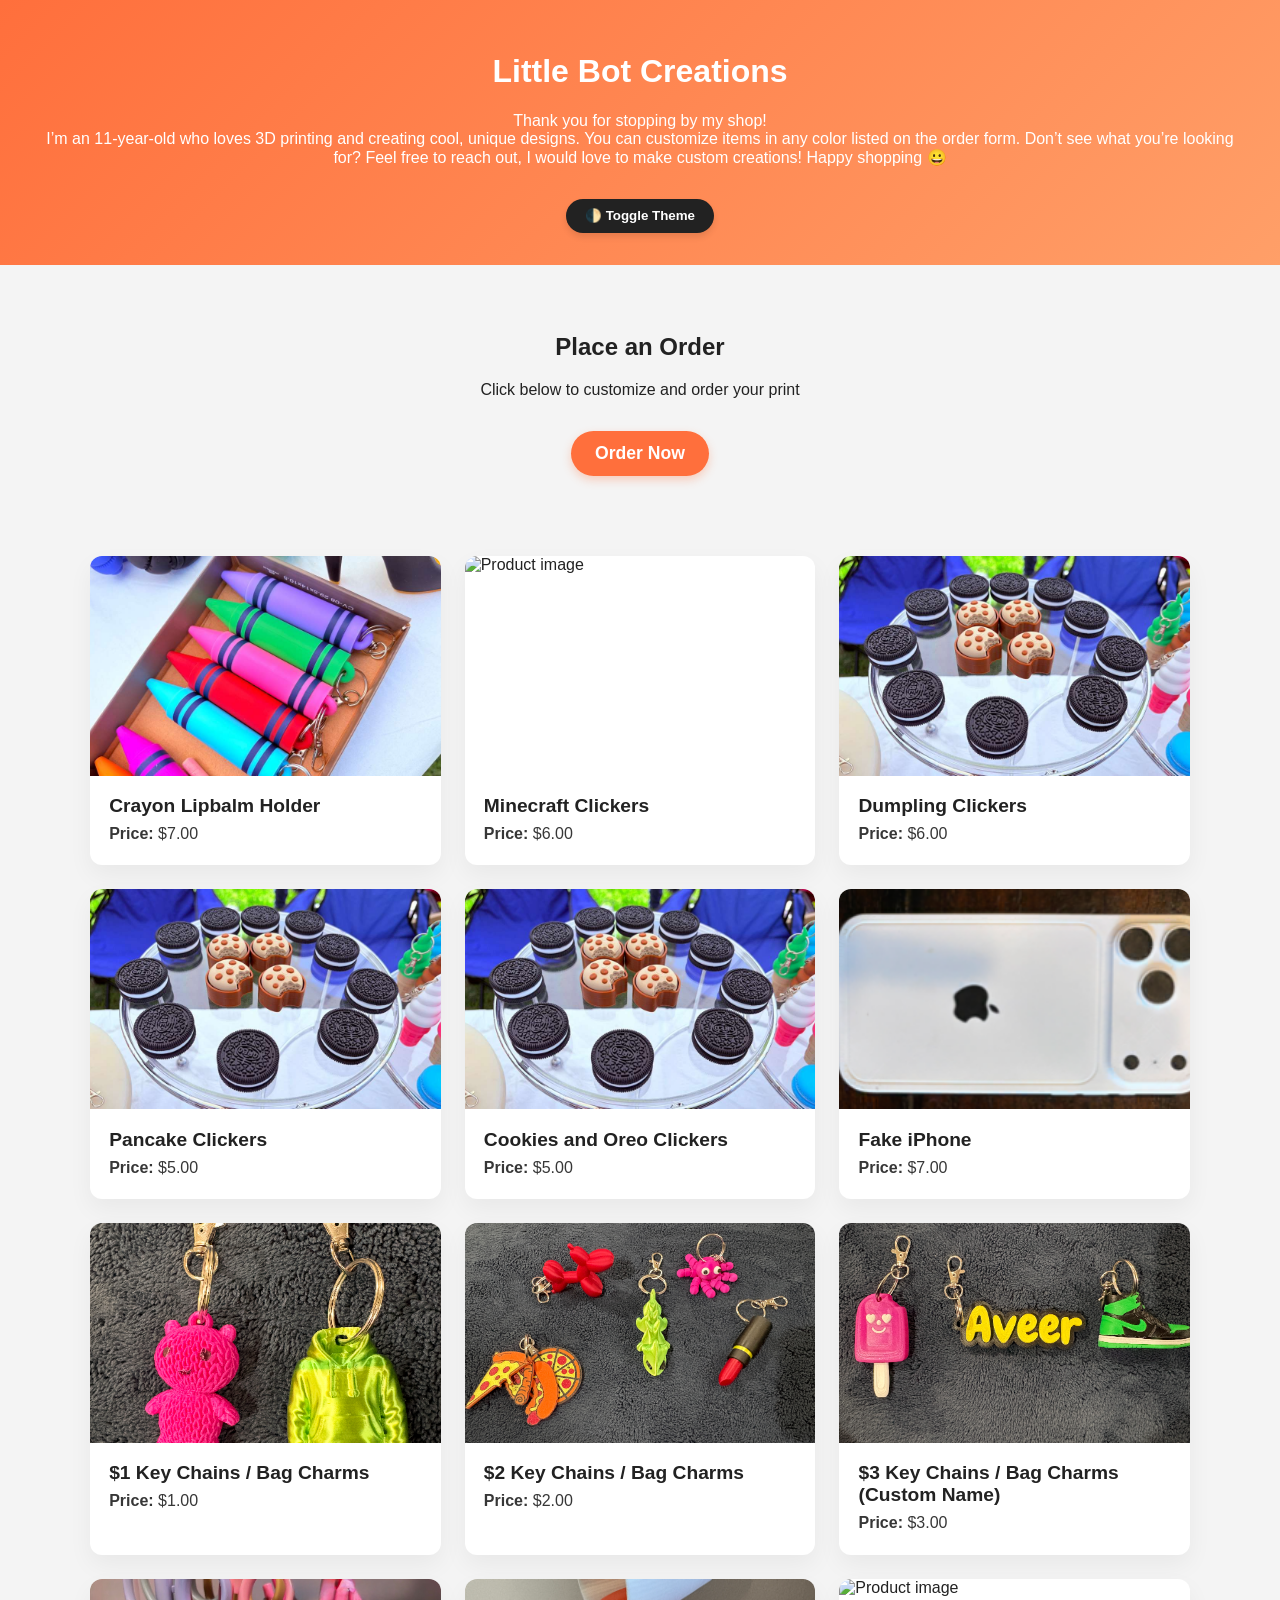
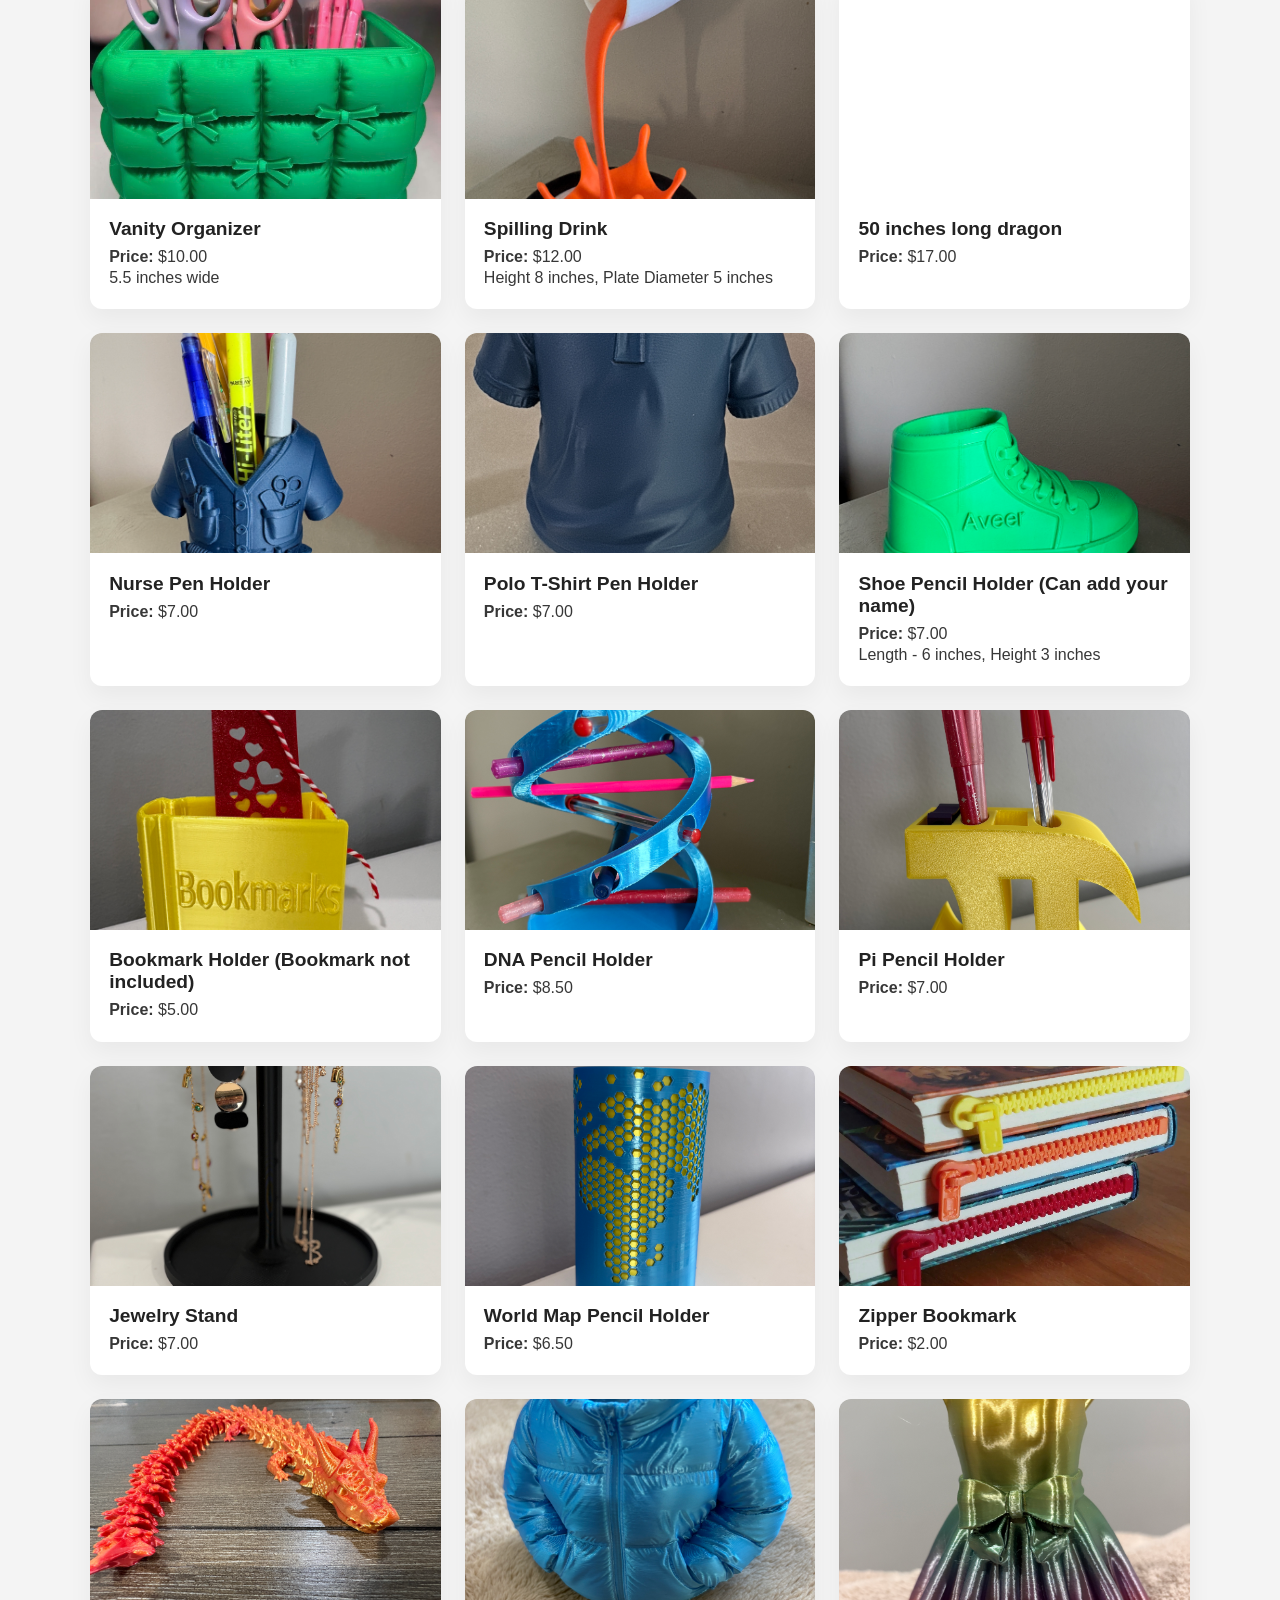
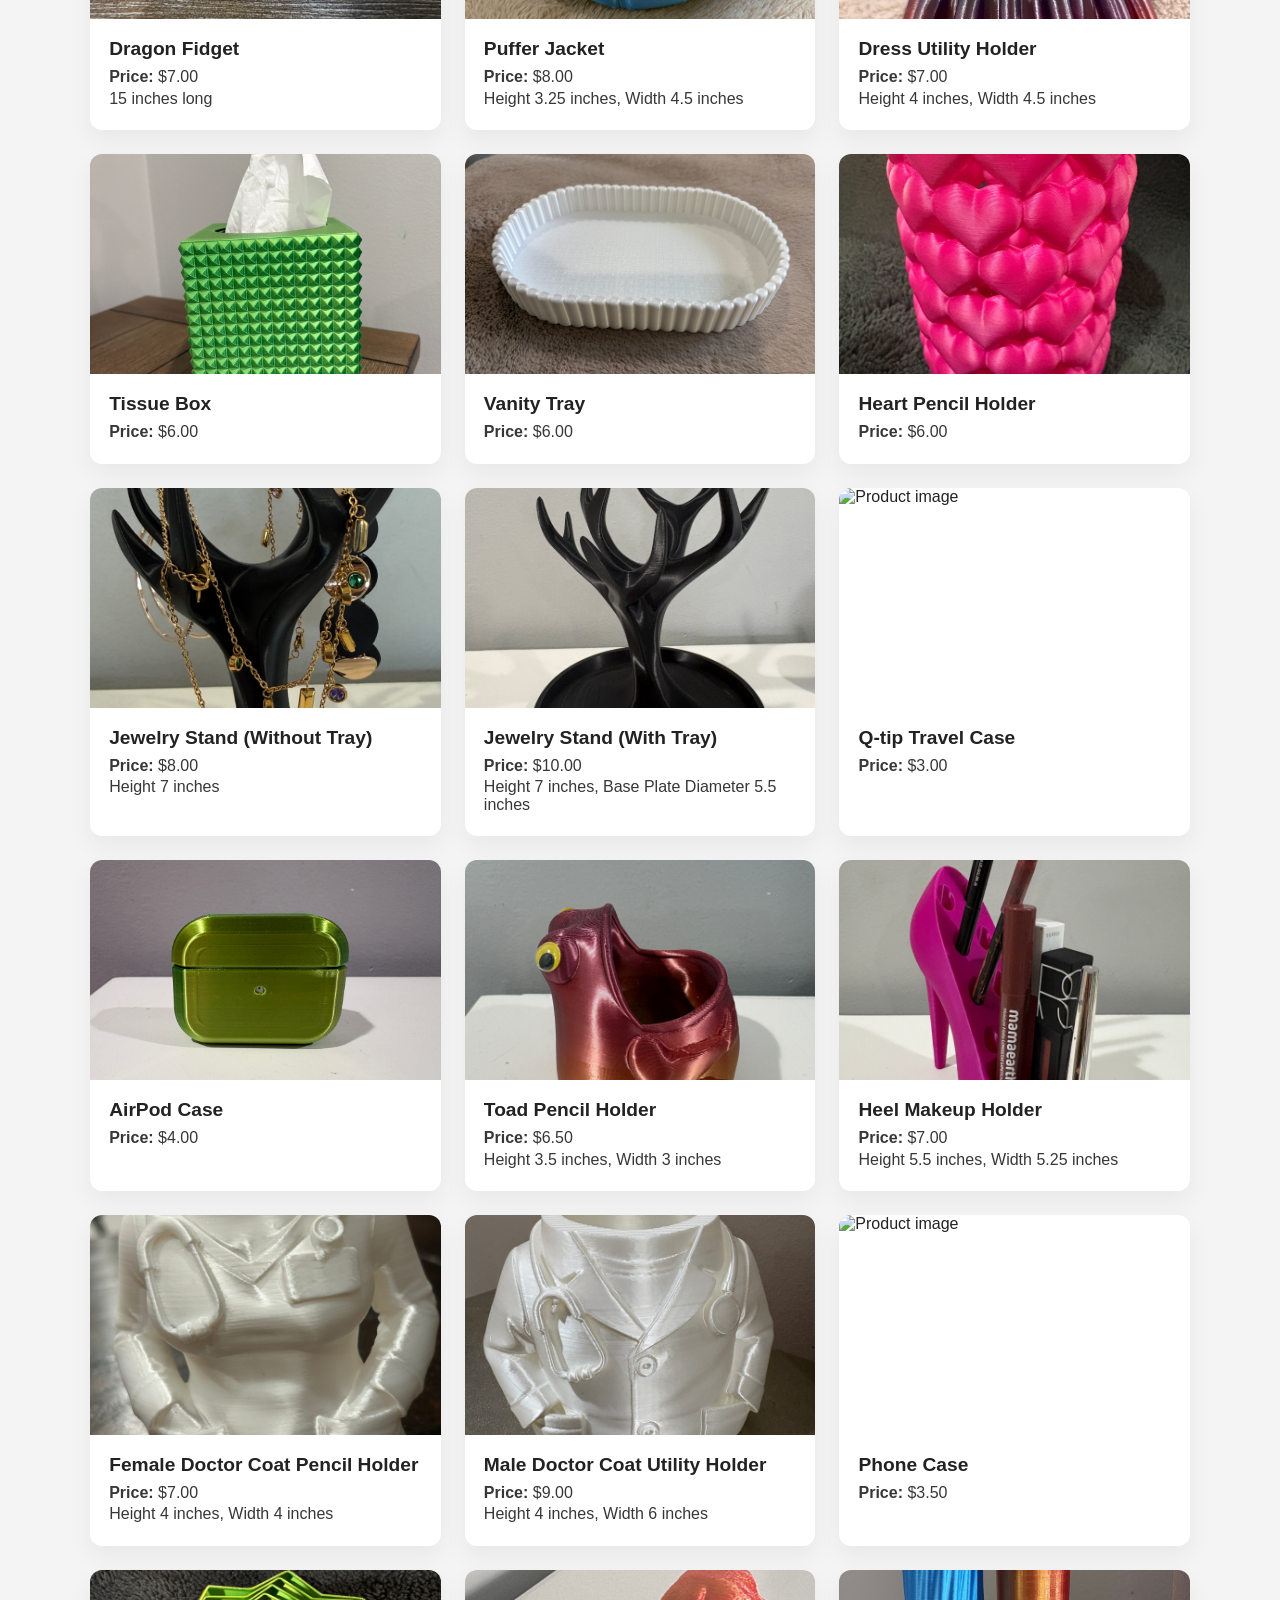
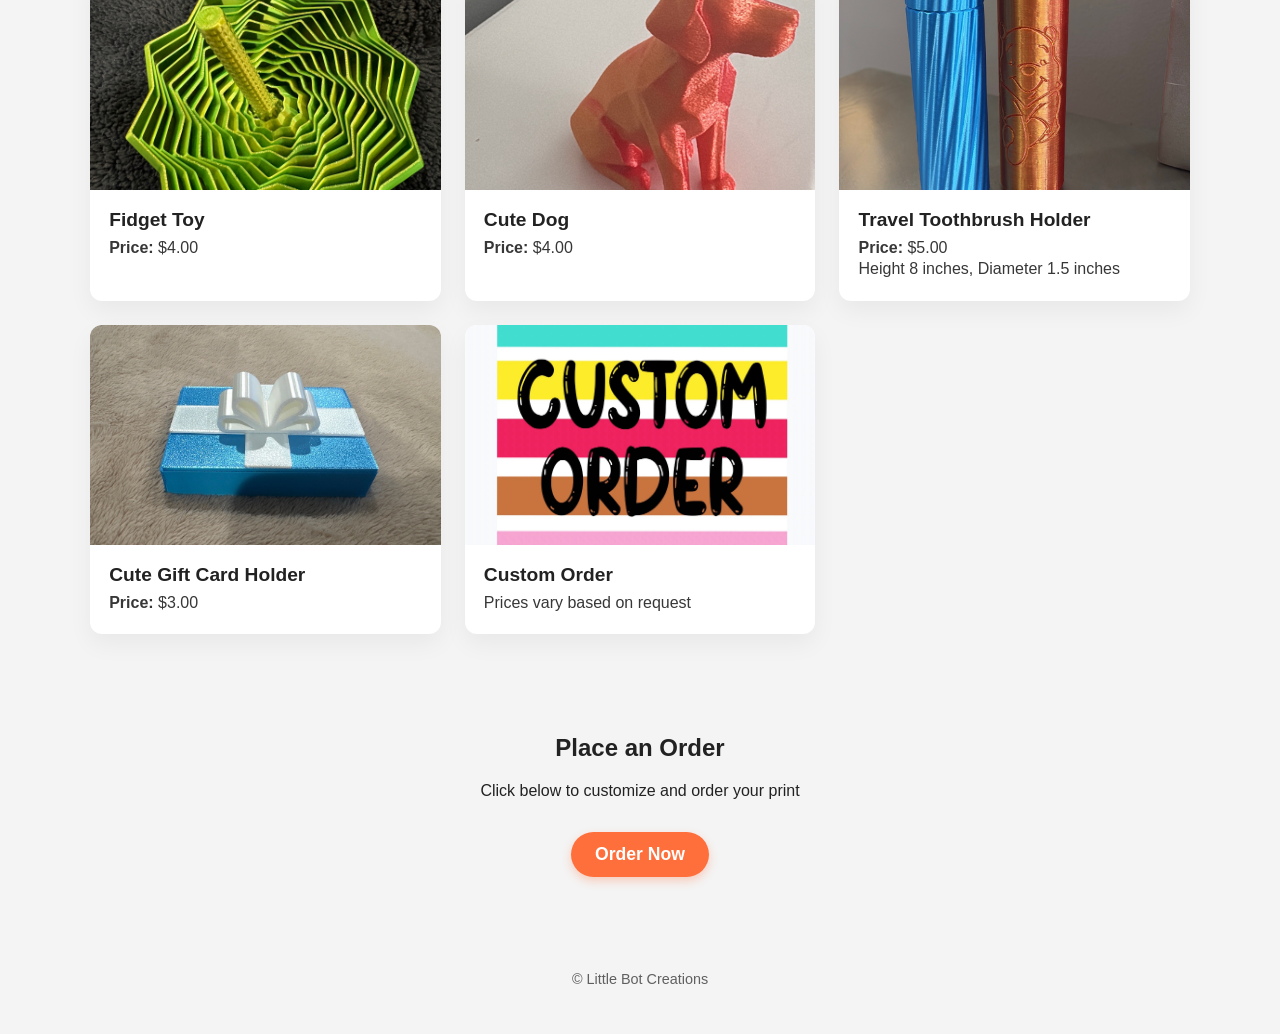
==== index.html @ 20b4769c "Update index.html" ====
<!DOCTYPE html>
<html lang="en">
<head>
  <meta charset="UTF-8" />
  <meta name="viewport" content="width=device-width, initial-scale=1.0"/>
  <title>My 3D Prints</title>
  <link rel="stylesheet" href="styles.css">
</head>
<body>

  <header>
    <h1>Little Bot Creations</h1>
    <p>Thank you for stopping by my shop! <br/>
    I’m an 11-year-old who loves 3D printing and creating cool, unique designs. You can customize items in any color listed on the order form.
    Don’t see what you’re looking for? Feel free to reach out, I would love to make custom creations! Happy shopping 😀 </p>
    
    <button id="themeToggle">🌓 Toggle Theme</button>
  </header>

  <section class="order">
    <h2>Place an Order</h2>
    <p>Click below to customize and order your print</p>
    <a class="order-btn" href="https://forms.gle/sfZcHqLcecstn6UR6" target="_blank">
      Order Now
    </a>
  </section>

  <section class="gallery">
     <div class="card">
      <img src="./images/02dd53f5-76bd-4a1d-82bc-26e3c6dc790e.JPG" alt="Product image">
      <div class="card-content">
        <h3>Crayon Lipbalm Holder</h3>
        <p><strong>Price:</strong> $7.00</p>
      </div>
    </div>

     <div class="card">
      <img src="./images/images/1629894a-6a3f-4a4f-8609-26e7d115ca1b.JPG" alt="Product image">
      <div class="card-content">
        <h3>Minecraft Clickers</h3>
        <p><strong>Price:</strong> $6.00</p>
      </div>
    </div>
    
     <div class="card">
      <img src="./images/051bfb81-ea6b-4c7f-a8e5-2b9d0bf1d23f.JPG" alt="Product image">
      <div class="card-content">
        <h3>Dumpling Clickers</h3>
        <p><strong>Price:</strong> $6.00</p>
      </div>
    </div>
       
    
    <div class="card">
      <img src="./images/051bfb81-ea6b-4c7f-a8e5-2b9d0bf1d23f.JPG" alt="Product image">
      <div class="card-content">
        <h3>Pancake Clickers</h3>
        <p><strong>Price:</strong> $5.00</p>
      </div>
    </div>
       

    <div class="card">
      <img src="./images/051bfb81-ea6b-4c7f-a8e5-2b9d0bf1d23f.JPG" alt="Product image">
      <div class="card-content">
        <h3>Cookies and Oreo Clickers</h3>
        <p><strong>Price:</strong> $5.00</p>
      </div>
    </div>
       
    <div class="card">
      <img src="./images/Iphone.jpeg" alt="Product image">
      <div class="card-content">
        <h3>Fake iPhone</h3>
        <p><strong>Price:</strong> $7.00</p>
      </div>
    </div>
          
    <div class="card">
      <img src="./images/1dollar.jpeg" alt="Product image">
      <div class="card-content">
        <h3>$1 Key Chains / Bag Charms</h3>
        <p><strong>Price:</strong> $1.00</p>
      </div>
    </div>

    <div class="card">
      <img src="./images/Keychains2.jpeg" alt="Product image">
      <div class="card-content">
        <h3>$2 Key Chains / Bag Charms</h3>
        <p><strong>Price:</strong> $2.00</p>
      </div>
    </div>
          
    <div class="card">
      <img src="./images/3doller.jpeg" alt="Product image">
      <div class="card-content">
        <h3>$3 Key Chains / Bag Charms (Custom Name)</h3>
        <p><strong>Price:</strong> $3.00</p>
      </div>
    </div>
          
    <div class="card">
      <img src="./images/IMG_5659.jpeg" alt="Product image">
      <div class="card-content">
        <h3>Vanity Organizer</h3>
        <p><strong>Price:</strong> $10.00</p>
        <p>5.5 inches wide</p>
      </div>
    </div>

    <div class="card">
      <img src="./images/Spilling.jpeg" alt="Product image">
      <div class="card-content">
        <h3>Spilling Drink</h3>
        <p><strong>Price:</strong> $12.00</p>
        <p>Height 8 inches, Plate Diameter 5 inches</p>
      </div>
    </div>

    <div class="card">
      <img src="./images/dragon.jpeg" alt="Product image">
      <div class="card-content">
        <h3>50 inches long dragon</h3>
        <p><strong>Price:</strong> $17.00</p>
      </div>
    </div>
    
    <div class="card">
      <img src="./images/nurse1.jpeg" alt="Product image">
      <div class="card-content">
        <h3>Nurse Pen Holder</h3>
        <p><strong>Price:</strong> $7.00</p>
      </div>
    </div>

    <div class="card">
      <img src="./images/Coller.jpeg" alt="Product image">
      <div class="card-content">
        <h3>Polo T-Shirt Pen Holder</h3>
        <p><strong>Price:</strong> $7.00</p>
      </div>
    </div>
       
    <div class="card">
      <img src="./images/IMG_5604.jpeg" alt="Product image">
      <div class="card-content">
        <h3>Shoe Pencil Holder (Can add your name)</h3>
        <p><strong>Price:</strong> $7.00</p>
        <p>Length - 6 inches, Height 3 inches</p>
      </div>
    </div>
      
    <div class="card">
      <img src="./images/BookmarkHolder.jpeg" alt="Product image">
      <div class="card-content">
        <h3>Bookmark Holder (Bookmark not included)</h3>
        <p><strong>Price:</strong> $5.00</p>
      </div>
    </div>
      
    <div class="card">
      <img src="./images/DNA.jpeg" alt="Product image">
      <div class="card-content">
        <h3>DNA Pencil Holder</h3>
        <p><strong>Price:</strong> $8.50</p>
      </div>
    </div>

    <div class="card">
      <img src="./images/Pi.jpeg" alt="Product image">
      <div class="card-content">
        <h3>Pi Pencil Holder</h3>
        <p><strong>Price:</strong> $7.00</p>
      </div>
    </div>

    <div class="card">
      <img src="./images/Jelewry holdger.jpeg" alt="Product image">
      <div class="card-content">
        <h3>Jewelry Stand</h3>
        <p><strong>Price:</strong> $7.00</p>
      </div>
    </div>
    
    <div class="card">
      <img src="./images/World map.jpeg" alt="Product image">
      <div class="card-content">
        <h3>World Map Pencil Holder</h3>
        <p><strong>Price:</strong> $6.50</p>
      </div>
    </div>
    
    <div class="card">
      <img src="./images/Bookmark.jpeg" alt="Product image">
      <div class="card-content">
        <h3>Zipper Bookmark</h3>
        <p><strong>Price:</strong> $2.00</p>
      </div>
    </div>
 
    <div class="card">
      <img src="./images/Dragon fidget toy.jpeg" alt="Product image">
      <div class="card-content">
        <h3>Dragon Fidget</h3>
        <p><strong>Price:</strong> $7.00</p>
        <p>15 inches long</p>
      </div>
    </div>
    
    <div class="card">
      <img src="./images/IMG_5344 2.JPG" alt="Product image">
      <div class="card-content">
        <h3>Puffer Jacket</h3>
        <p><strong>Price:</strong> $8.00</p>
        <p>Height 3.25 inches, Width 4.5 inches</p>
      </div>
    </div>

    <div class="card">
      <img src="./images/IMG_5364.jpeg" alt="Product image">
      <div class="card-content">
        <h3>Dress Utility Holder</h3>
        <p><strong>Price:</strong> $7.00</p>
        <p>Height 4 inches, Width 4.5 inches</p>
      </div>
    </div>
    
    <div class="card">
      <img src="./images/IMG_5347.jpg" alt="Product image">
      <div class="card-content">
        <h3>Tissue Box</h3>
        <p><strong>Price:</strong> $6.00</p>
      </div>
    </div>

    <div class="card">
      <img src="./images/IMG_5343 2.JPG" alt="Product image">
      <div class="card-content">
        <h3>Vanity Tray</h3>
        <p><strong>Price:</strong> $6.00</p>
      </div>
    </div>

    <div class="card">
      <img src="./images/IMG_5144.JPG" alt="Product image">
      <div class="card-content">
        <h3>Heart Pencil Holder</h3>
        <p><strong>Price:</strong> $6.00</p>
      </div>
    </div>
 
    <div class="card">
      <img src="./images/jewellery-stand.jpeg" alt="Product image">
      <div class="card-content">
        <h3>Jewelry Stand (Without Tray)</h3>
        <p><strong>Price:</strong> $8.00</p>
        <p>Height 7 inches</p>
      </div>
    </div>

    <div class="card">
      <img src="./images/IMG_5136.JPG" alt="Product image">
      <div class="card-content">
        <h3>Jewelry Stand (With Tray)</h3>
        <p><strong>Price:</strong> $10.00</p>
        <p>Height 7 inches, Base Plate Diameter 5.5 inches</p>
      </div>
    </div>

    <div class="card">
      <img src="./images/IMG_5345.JPG" alt="Product image">
      <div class="card-content">
        <h3>Q-tip Travel Case</h3>
        <p><strong>Price:</strong> $3.00</p>
      </div>
    </div>

    <div class="card">
      <img src="./images/IMG_5150 2.JPG" alt="Product image">
      <div class="card-content">
        <h3>AirPod Case</h3>
        <p><strong>Price:</strong> $4.00</p>
      </div>
    </div>

    <div class="card">
      <img src="./images/toad-pencil-holder.jpeg" alt="Product image">
      <div class="card-content">
        <h3>Toad Pencil Holder</h3>
        <p><strong>Price:</strong> $6.50</p>
        <p>Height 3.5 inches, Width 3 inches</p>
      </div>
    </div>

    <div class="card">
      <img src="./images/shoe-makeup-holder.jpeg" alt="Product image">
      <div class="card-content">
        <h3>Heel Makeup Holder</h3>
        <p><strong>Price:</strong> $7.00</p>
        <p>Height 5.5 inches, Width 5.25 inches</p>
      </div>
    </div>

    <div class="card">
      <img src="./images/doctor-coat-pencil-holder.jpeg" alt="Product image">
      <div class="card-content">
        <h3>Female Doctor Coat Pencil Holder</h3>
        <p><strong>Price:</strong> $7.00</p>
        <p>Height 4 inches, Width 4 inches</p>
      </div>
    </div>
      
    <div class="card">
      <img src="./images/Malecoat.jpeg" alt="Product image">
      <div class="card-content">
        <h3>Male Doctor Coat Utility Holder</h3>
        <p><strong>Price:</strong> $9.00</p>
        <p>Height 4 inches, Width 6 inches</p>
      </div>
    </div>

    <div class="card">
      <img src="./images/IMG_5341 2.JPG" alt="Product image">
      <div class="card-content">
        <h3>Phone Case</h3>
        <p><strong>Price:</strong> $3.50</p>
      </div>
    </div>

    <div class="card">
      <img src="./images/IMG_5146.JPG" alt="Product image">
      <div class="card-content">
        <h3>Fidget Toy</h3>
        <p><strong>Price:</strong> $4.00</p>
      </div>
    </div>
  
    <div class="card">
      <img src="./images/CFDBDA3A-682A-4A75-915D-78069C838251.jpg" alt="Product image">
      <div class="card-content">
        <h3>Cute Dog</h3>
        <p><strong>Price:</strong> $4.00</p>
      </div>
      
    </div>

    <div class="card">
      <img src="./images/Toothbrush holder.jpeg" alt="Product image">
      <div class="card-content">
        <h3>Travel Toothbrush Holder</h3>
        <p><strong>Price:</strong> $5.00</p>
        <p>Height 8 inches, Diameter 1.5 inches</p>
      </div>
    </div>
    
    <div class="card">
      <img src="./images/IMG_5361.jpeg" alt="Product image">
      <div class="card-content">
        <h3>Cute Gift Card Holder</h3>
        <p><strong>Price:</strong> $3.00</p>
      </div>
    </div>
    
    <div class="card">
      <img src="./images/Customorder.jpeg" alt="Product image">
      <div class="card-content">
        <h3>Custom Order</h3>
        <p>Prices vary based on request</p>
      </div>
    </div>

  </section>
 
  <section class="order">
    <h2>Place an Order</h2>
    <p>Click below to customize and order your print</p>
    <a class="order-btn" href="https://forms.gle/sfZcHqLcecstn6UR6" target="_blank">
      Order Now
    </a>
  </section>

  <footer>
    <p>© Little Bot Creations</p>
  </footer>

  <script src="script.js"></script>
</body>
</html>
---- styles.css ----
:root {
  --bg: #f4f4f4;
  --text: #222222;
  --card: #ffffff;
  --card-text: #222222; /* Added to explicitly control card text */
  --accent: #ff6f3c;
  --toggle-bg: #222222;
  --toggle-text: #ffffff;
}

body.dark {
  --bg: #121212;
  --text: #e0e0e0;
  --card: #1f1f1f;
  --card-text: #ffffff; /* Light text for dark cards */
  --toggle-bg: #ffffff;
  --toggle-text: #222222;
}

body {
  margin: 0;
  font-family: Arial, Helvetica, sans-serif;
  background: var(--bg);
  color: var(--text);
  transition: background 0.4s, color 0.4s;
}

header {
  text-align: center;
  padding: 2rem;
  /* Softened gradient transition or alternate color for dark mode can go here */
  background: linear-gradient(135deg, var(--accent), #ff9f68);
  color: white;
}

header button {
  padding: 0.6rem 1.2rem;
  border: none;
  border-radius: 20px;
  cursor: pointer;
  background: var(--toggle-bg);
  color: var(--toggle-text);
  font-weight: bold;
  margin-top: 1rem;
  transition: background 0.3s, transform 0.2s, color 0.3s;
  box-shadow: 0 4px 6px rgba(0, 0, 0, 0.1);
}

header button:hover {
  transform: scale(1.05);
}

header button:active {
  transform: scale(0.95);
}

.gallery {
  padding: 2rem;
  max-width: 1100px;
  margin: auto;
  display: grid;
  grid-template-columns: repeat(auto-fit, minmax(280px, 1fr));
  gap: 1.5rem;
}

.card {
  background: var(--card);
  color: var(--card-text); /* Fixed: Apply variable to card text */
  border-radius: 12px;
  overflow: hidden;
  box-shadow: 0 10px 25px rgba(0,0,0,0.05);
  transform: translateY(0);
  transition: transform 0.3s, box-shadow 0.3s, background-color 0.4s, color 0.4s;
}

.card:hover {
  transform: translateY(-8px) scale(1.02);
  box-shadow: 0 20px 40px rgba(0,0,0,0.15);
}

.card img,
.card video {
  width: 100%;
  height: 220px;
  object-fit: cover;
  display: block;
}

.card-content {
  padding: 1.2rem;
}

.card-content h3 {
  margin: 0 0 0.5rem 0;
  font-size: 1.2rem;
}

.card-content p {
  margin: 0.2rem 0;
  opacity: 0.9;
}

.order {
  text-align: center;
  padding: 3rem 1rem;
}

.order-btn {
  display: inline-block;
  margin-top: 1rem;
  padding: 0.75rem 1.5rem;
  background: var(--accent);
  color: white;
  text-decoration: none;
  border-radius: 30px;
  font-size: 1.1rem;
  font-weight: bold;
  transition: background 0.3s, transform 0.3s;
  box-shadow: 0 4px 10px rgba(255, 111, 60, 0.3);
}

.order-btn:hover {
  background: #ff8b5a;
  transform: scale(1.05);
}

footer {
  text-align: center;
  padding: 2rem 1rem;
  opacity: 0.7;
  font-size: 0.9rem;
}
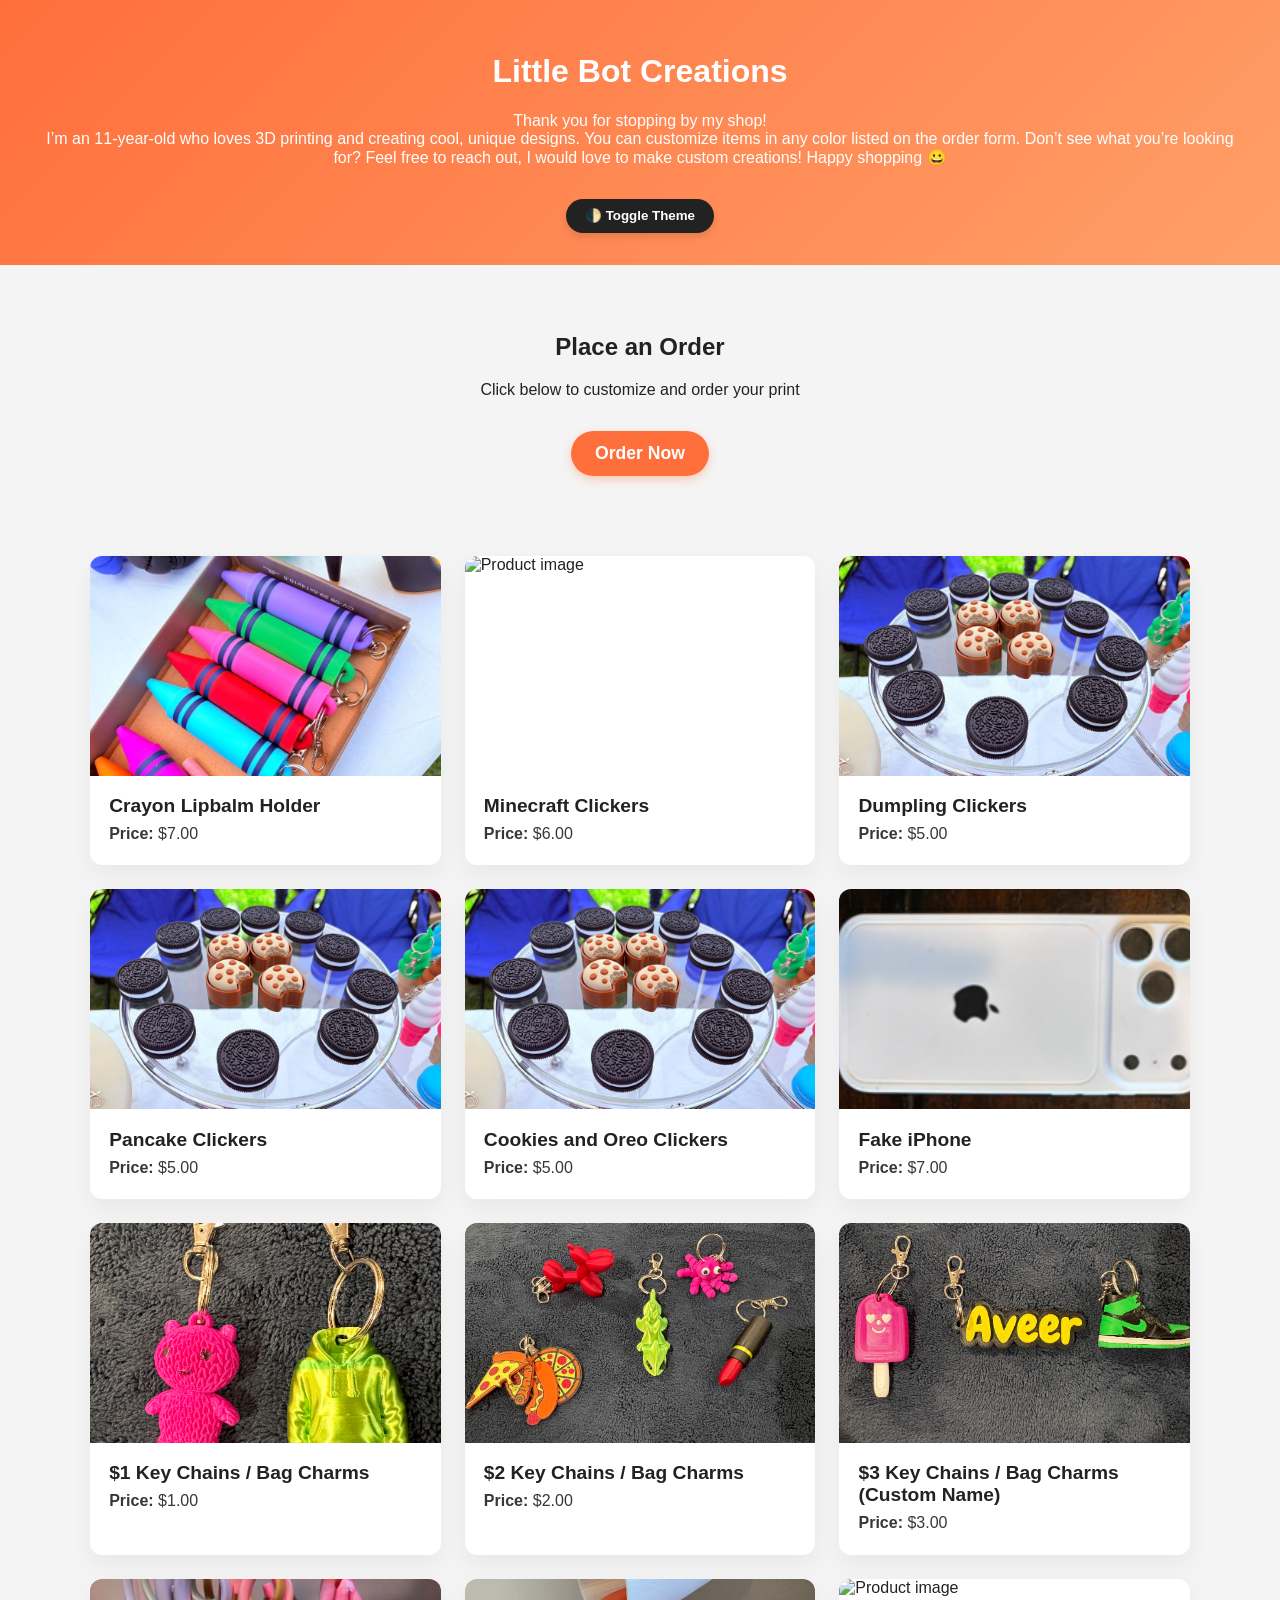
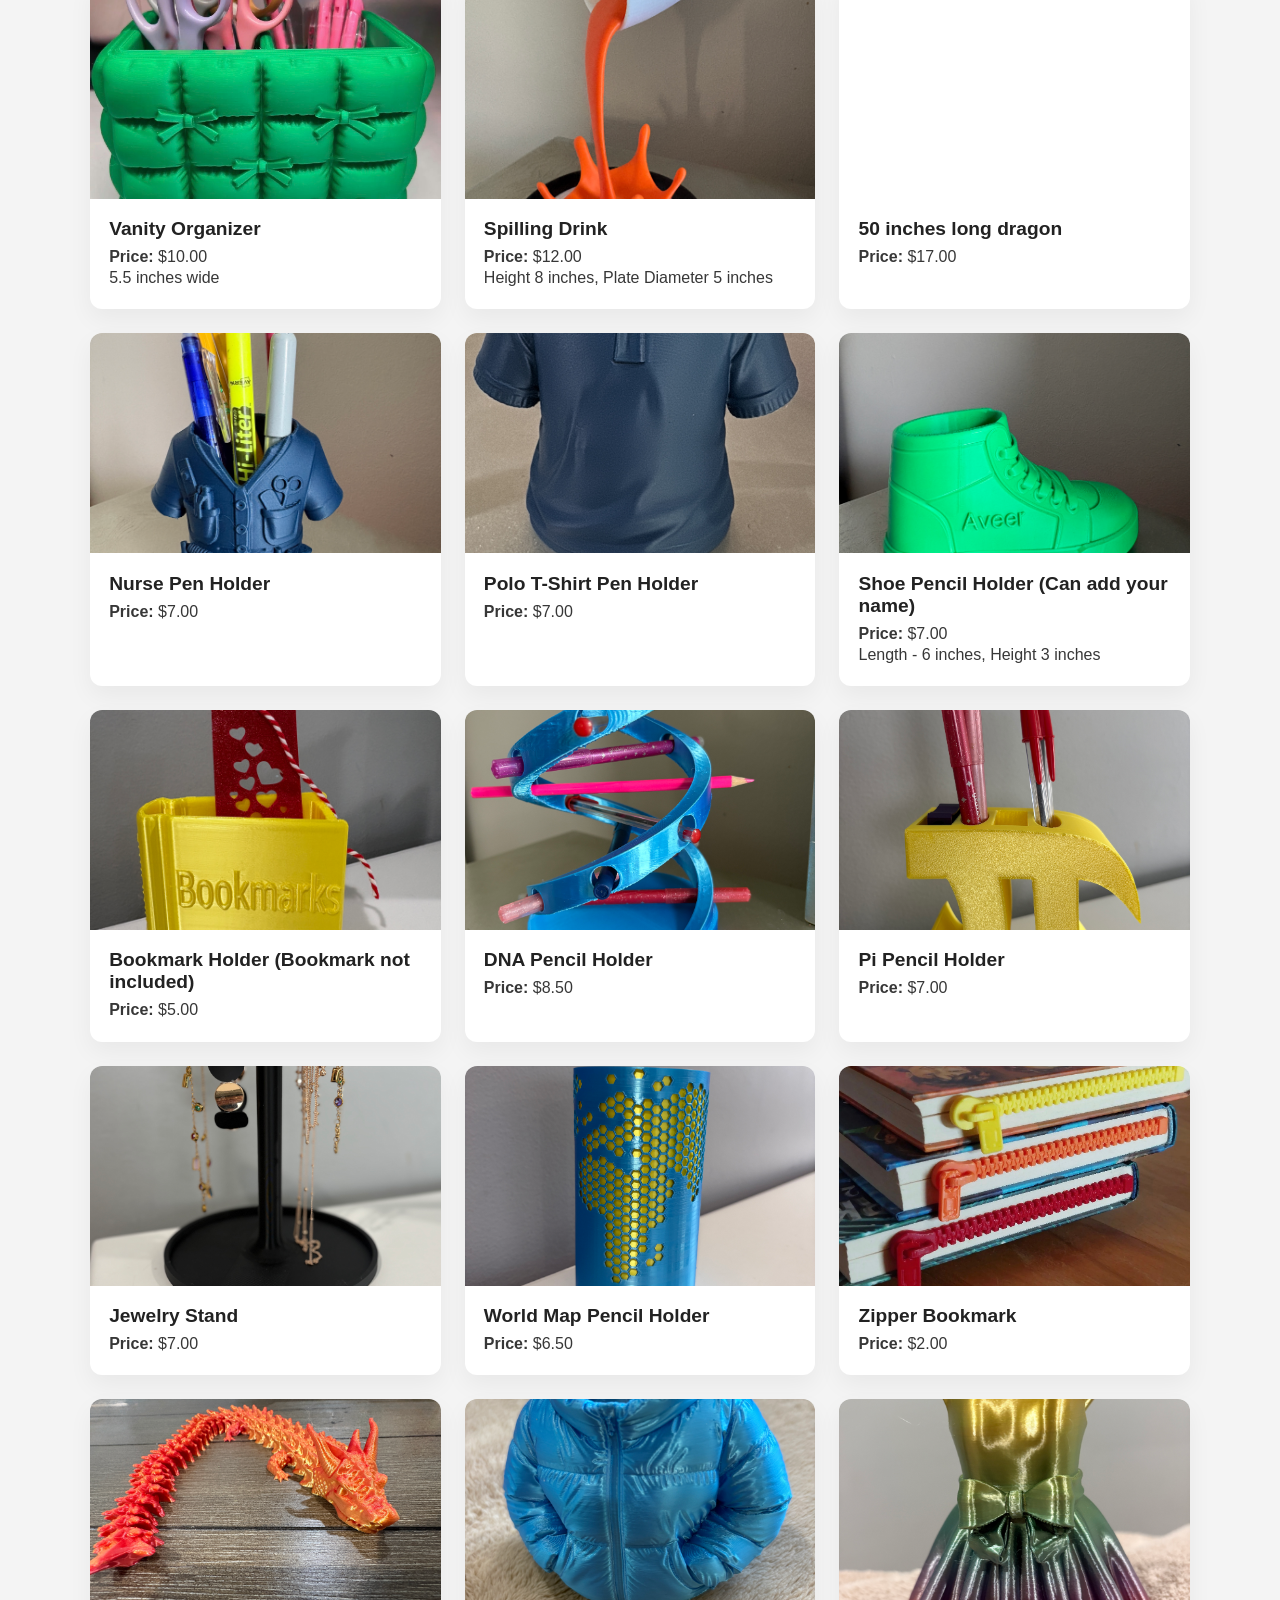
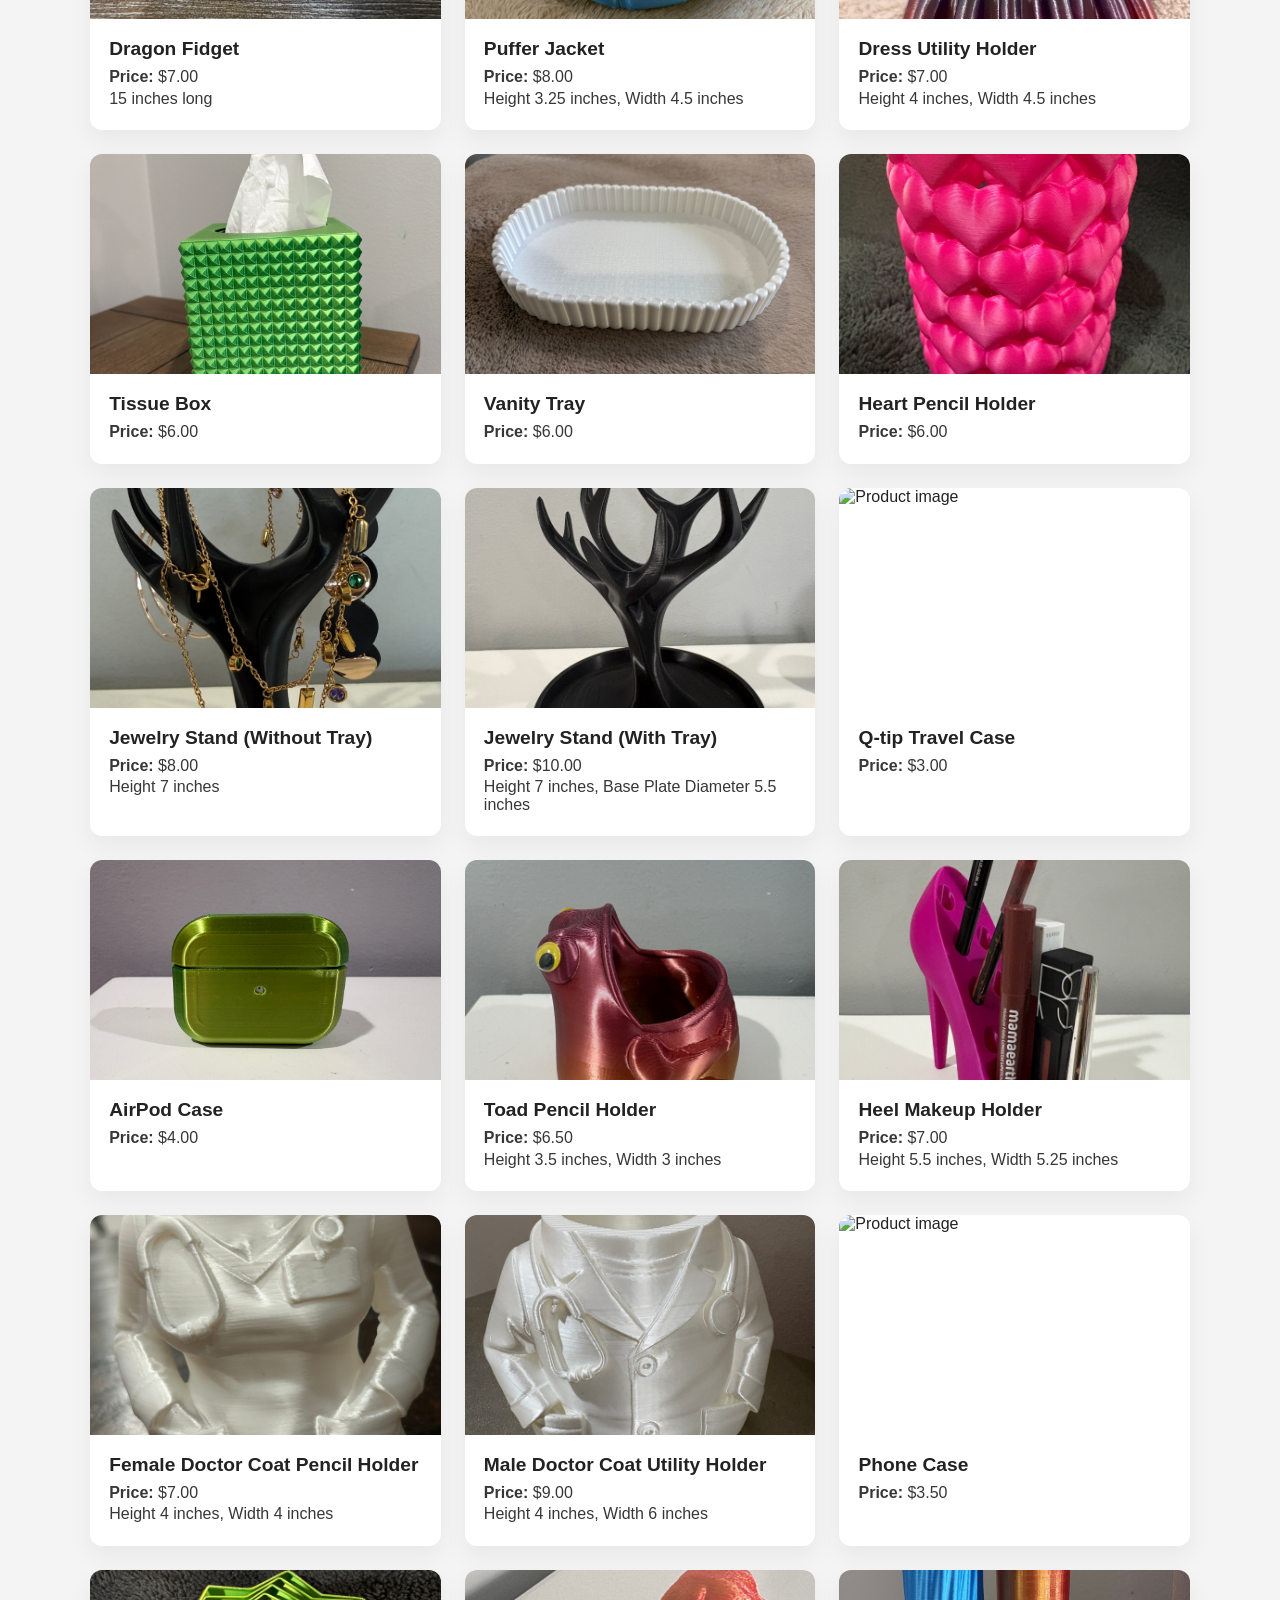
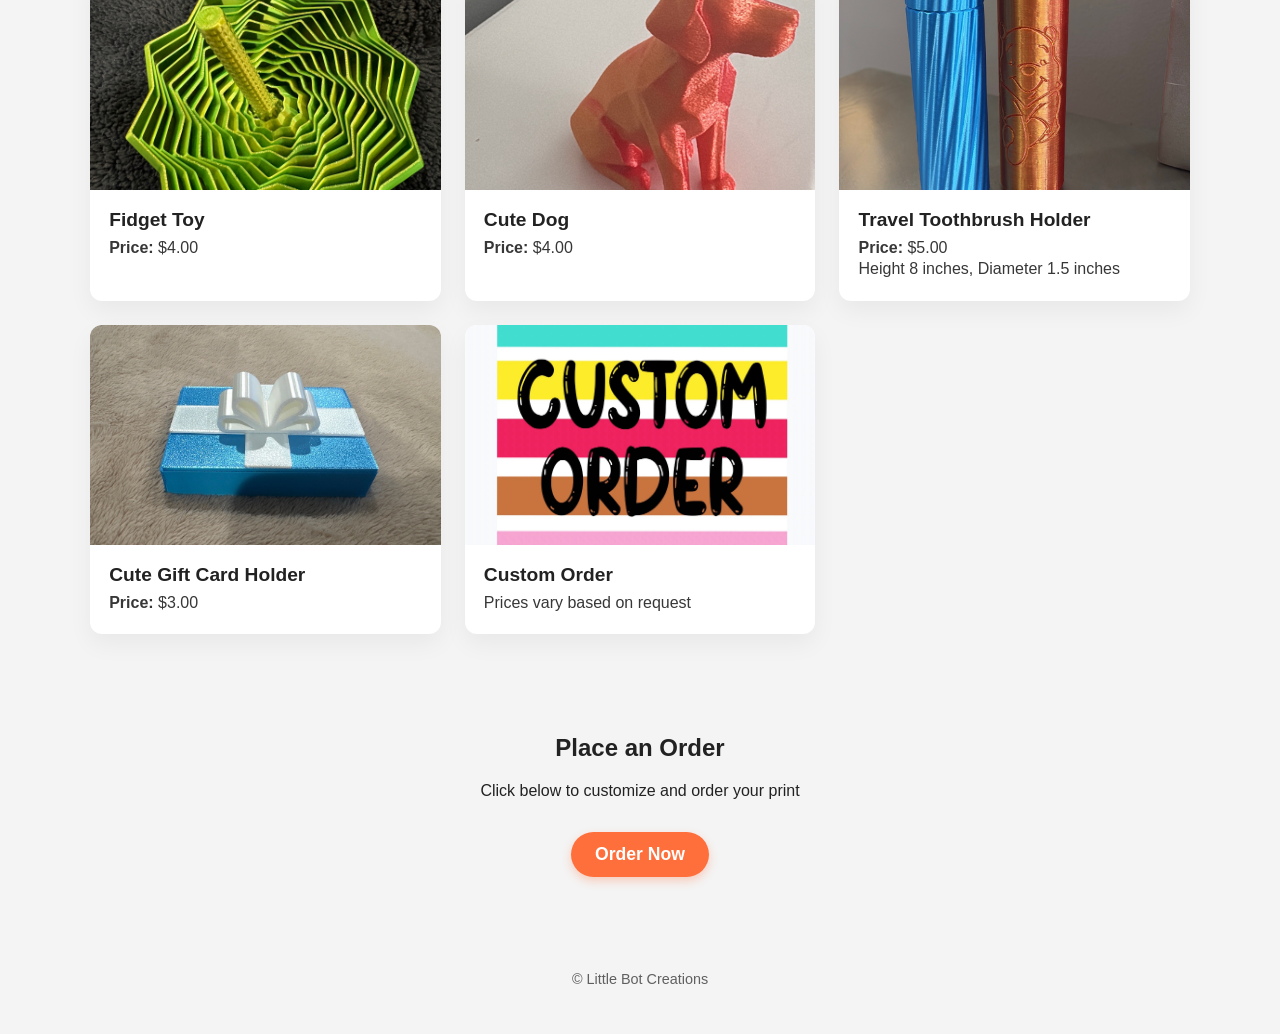
==== commit 07e5871e: "Update index.html" ====
--- a/index.html
+++ b/index.html
@@ -46,7 +46,7 @@
       <img src="./images/051bfb81-ea6b-4c7f-a8e5-2b9d0bf1d23f.JPG" alt="Product image">
       <div class="card-content">
         <h3>Dumpling Clickers</h3>
-        <p><strong>Price:</strong> $6.00</p>
+        <p><strong>Price:</strong> $5.00</p>
       </div>
     </div>
        
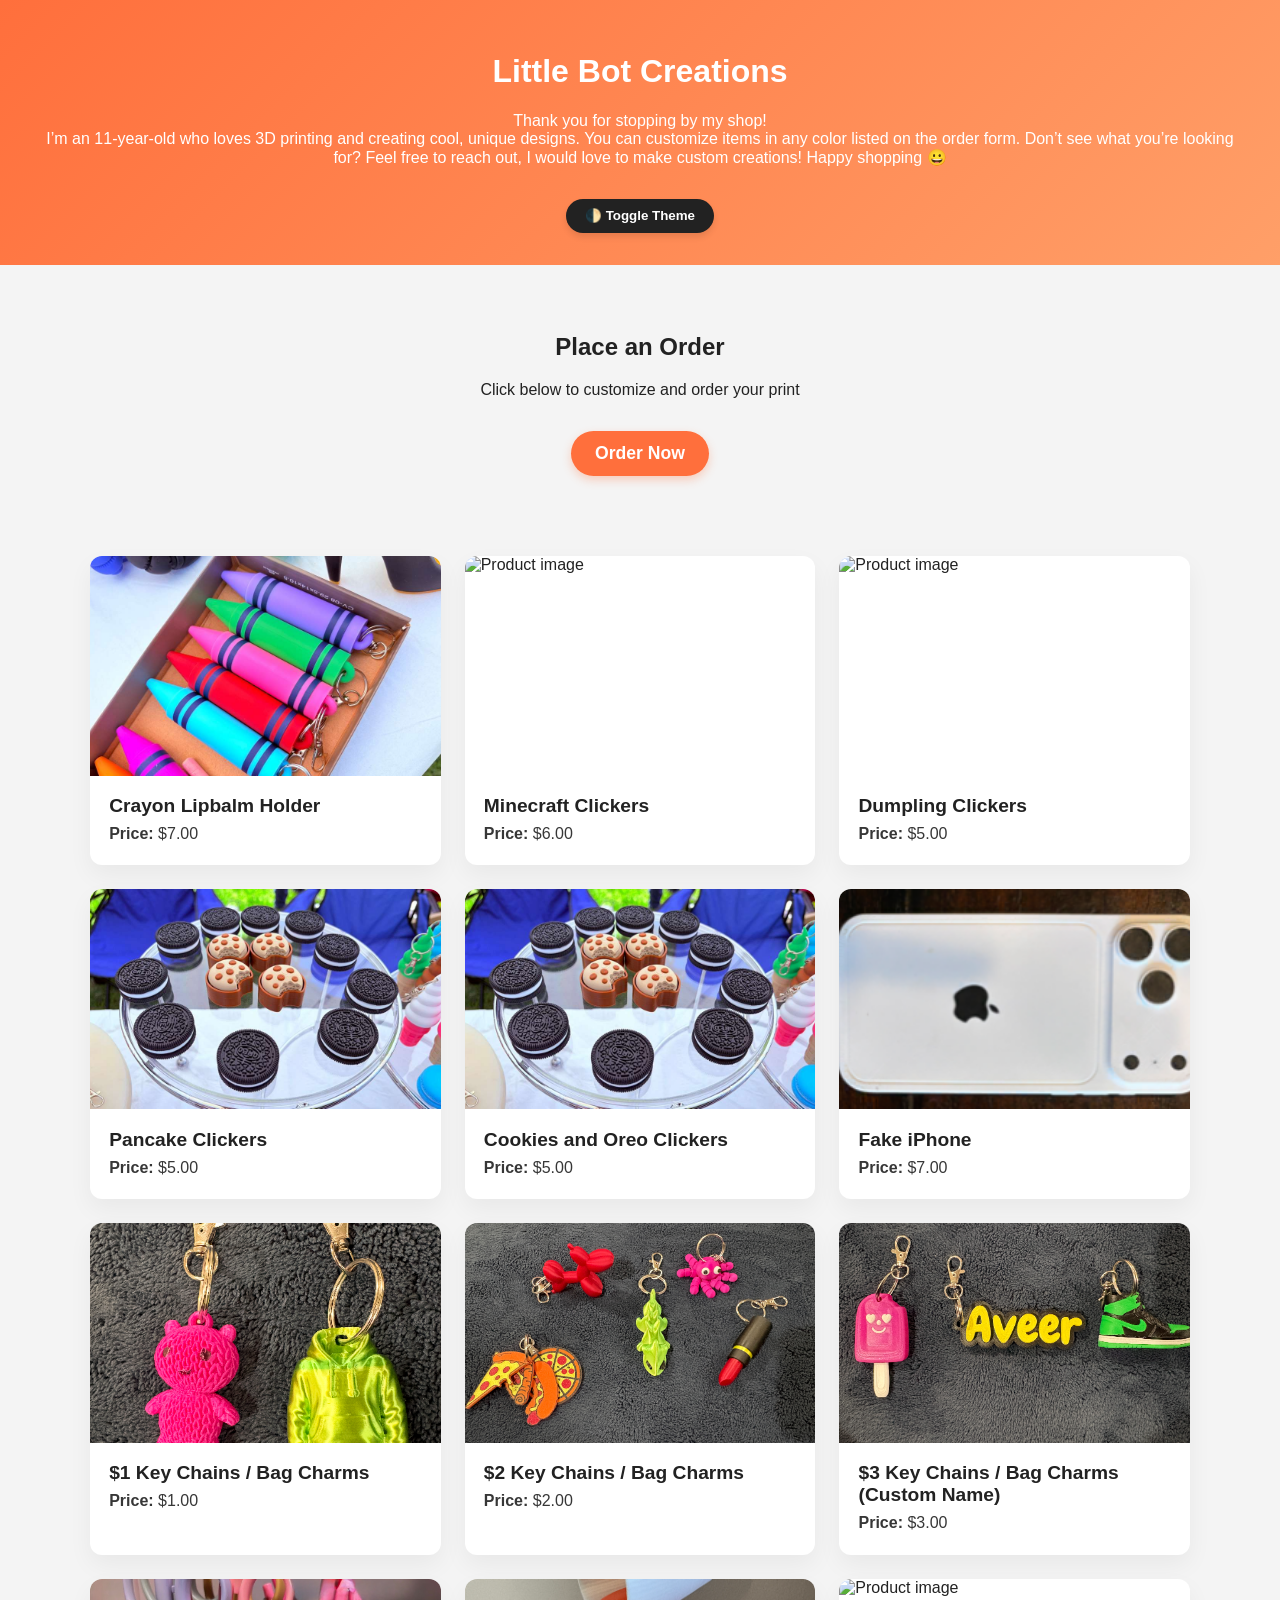
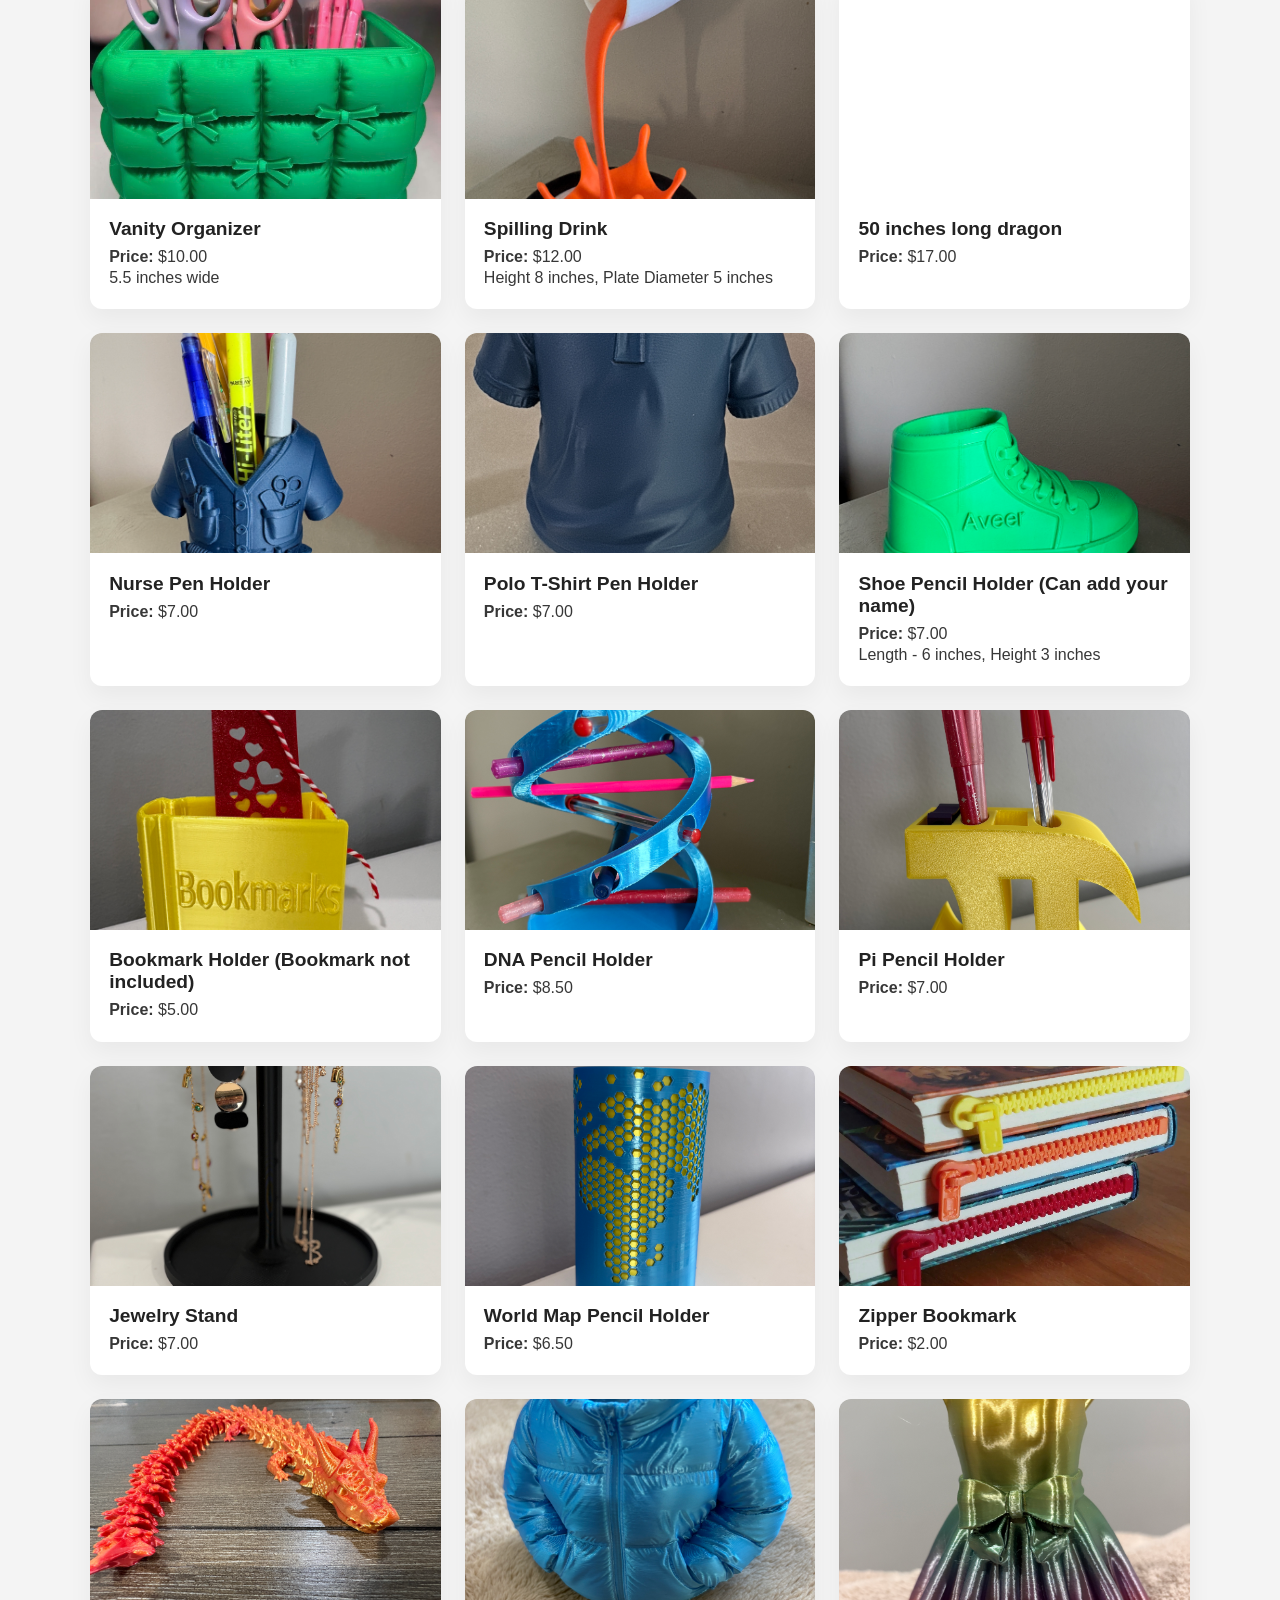
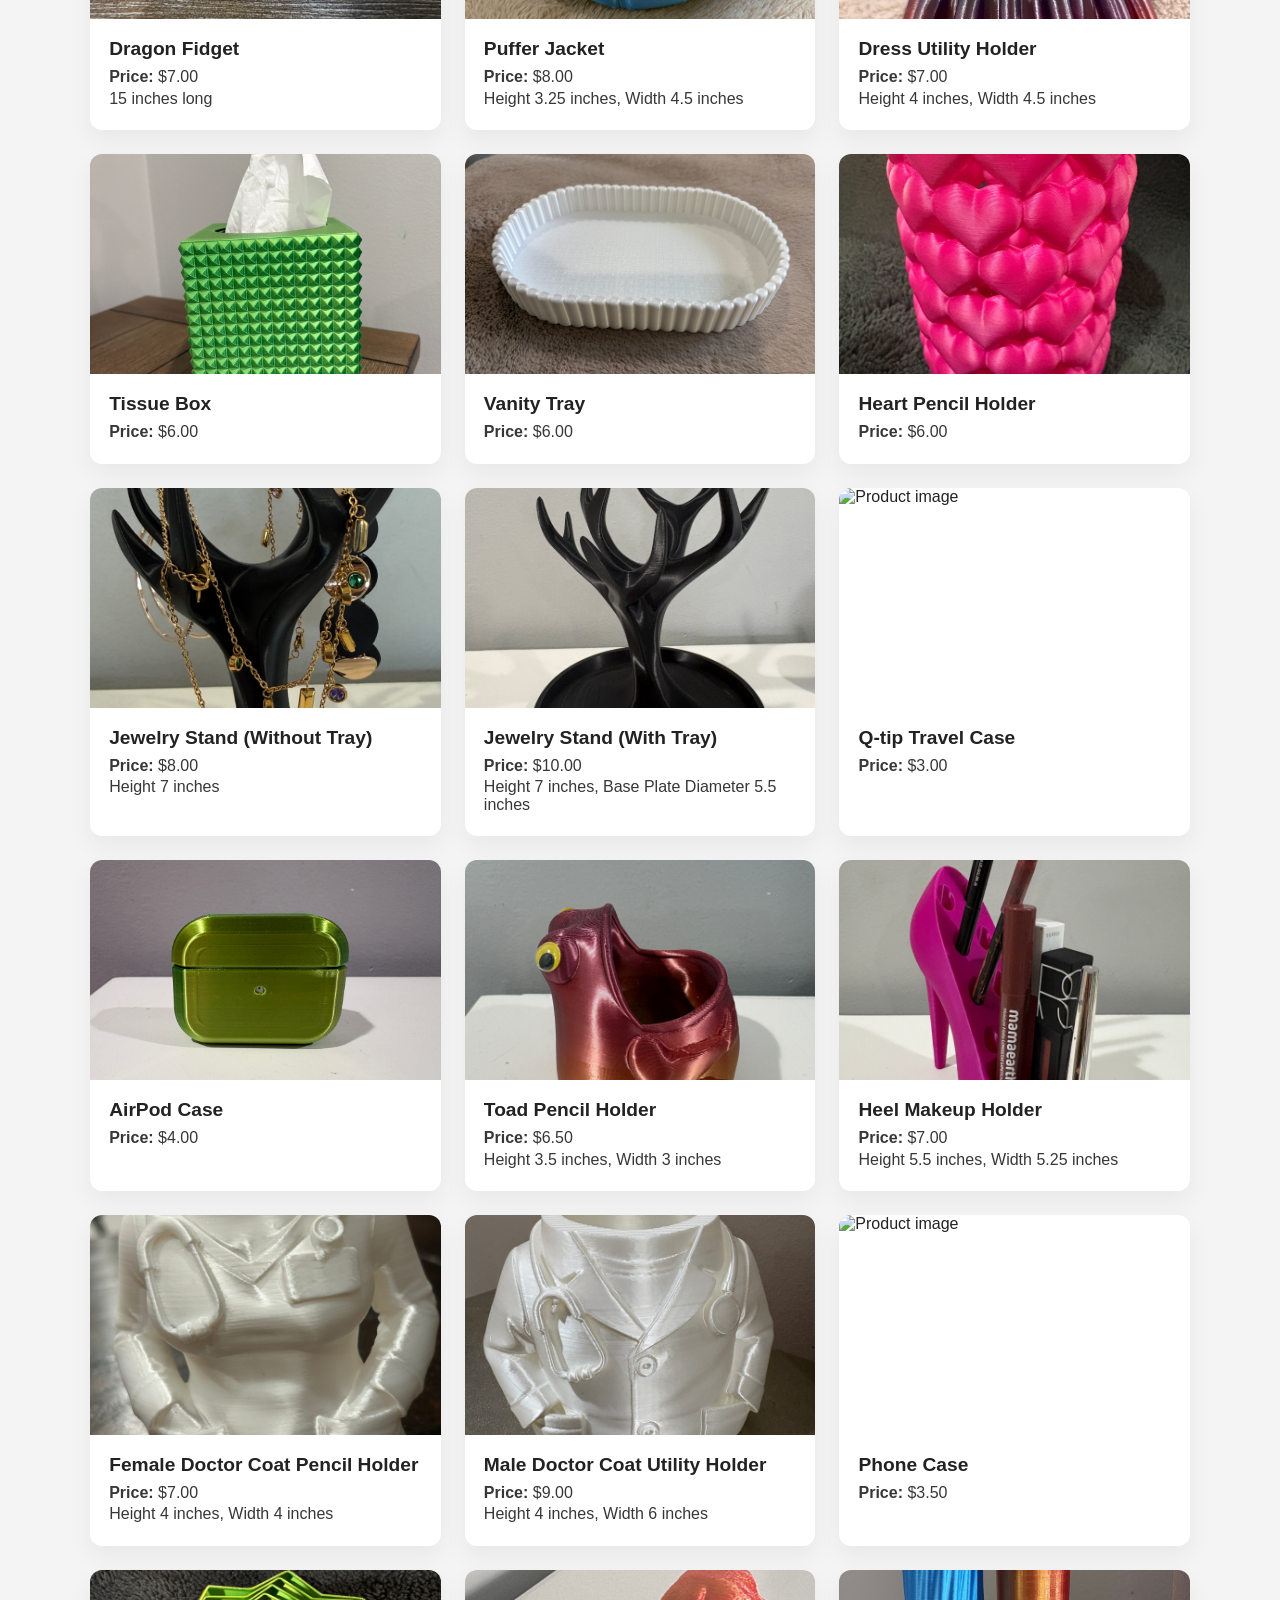
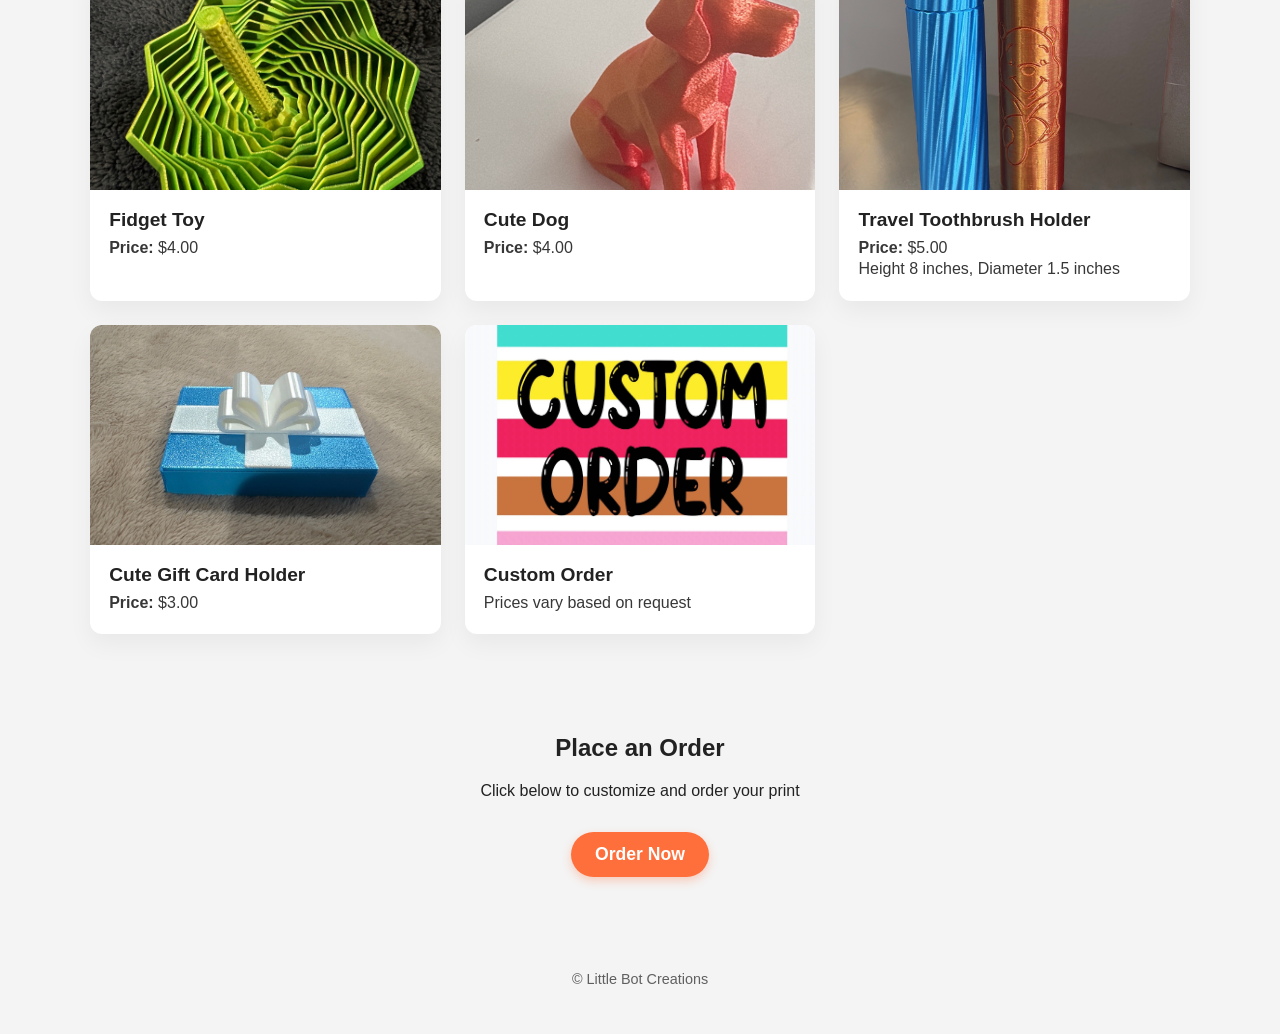
==== commit 55011c1b: "Update index.html" ====
--- a/index.html
+++ b/index.html
@@ -43,7 +43,7 @@
     </div>
     
      <div class="card">
-      <img src="./images/051bfb81-ea6b-4c7f-a8e5-2b9d0bf1d23f.JPG" alt="Product image">
+      <img src="./images/DUmpling.JPG" alt="Product image">
       <div class="card-content">
         <h3>Dumpling Clickers</h3>
         <p><strong>Price:</strong> $5.00</p>
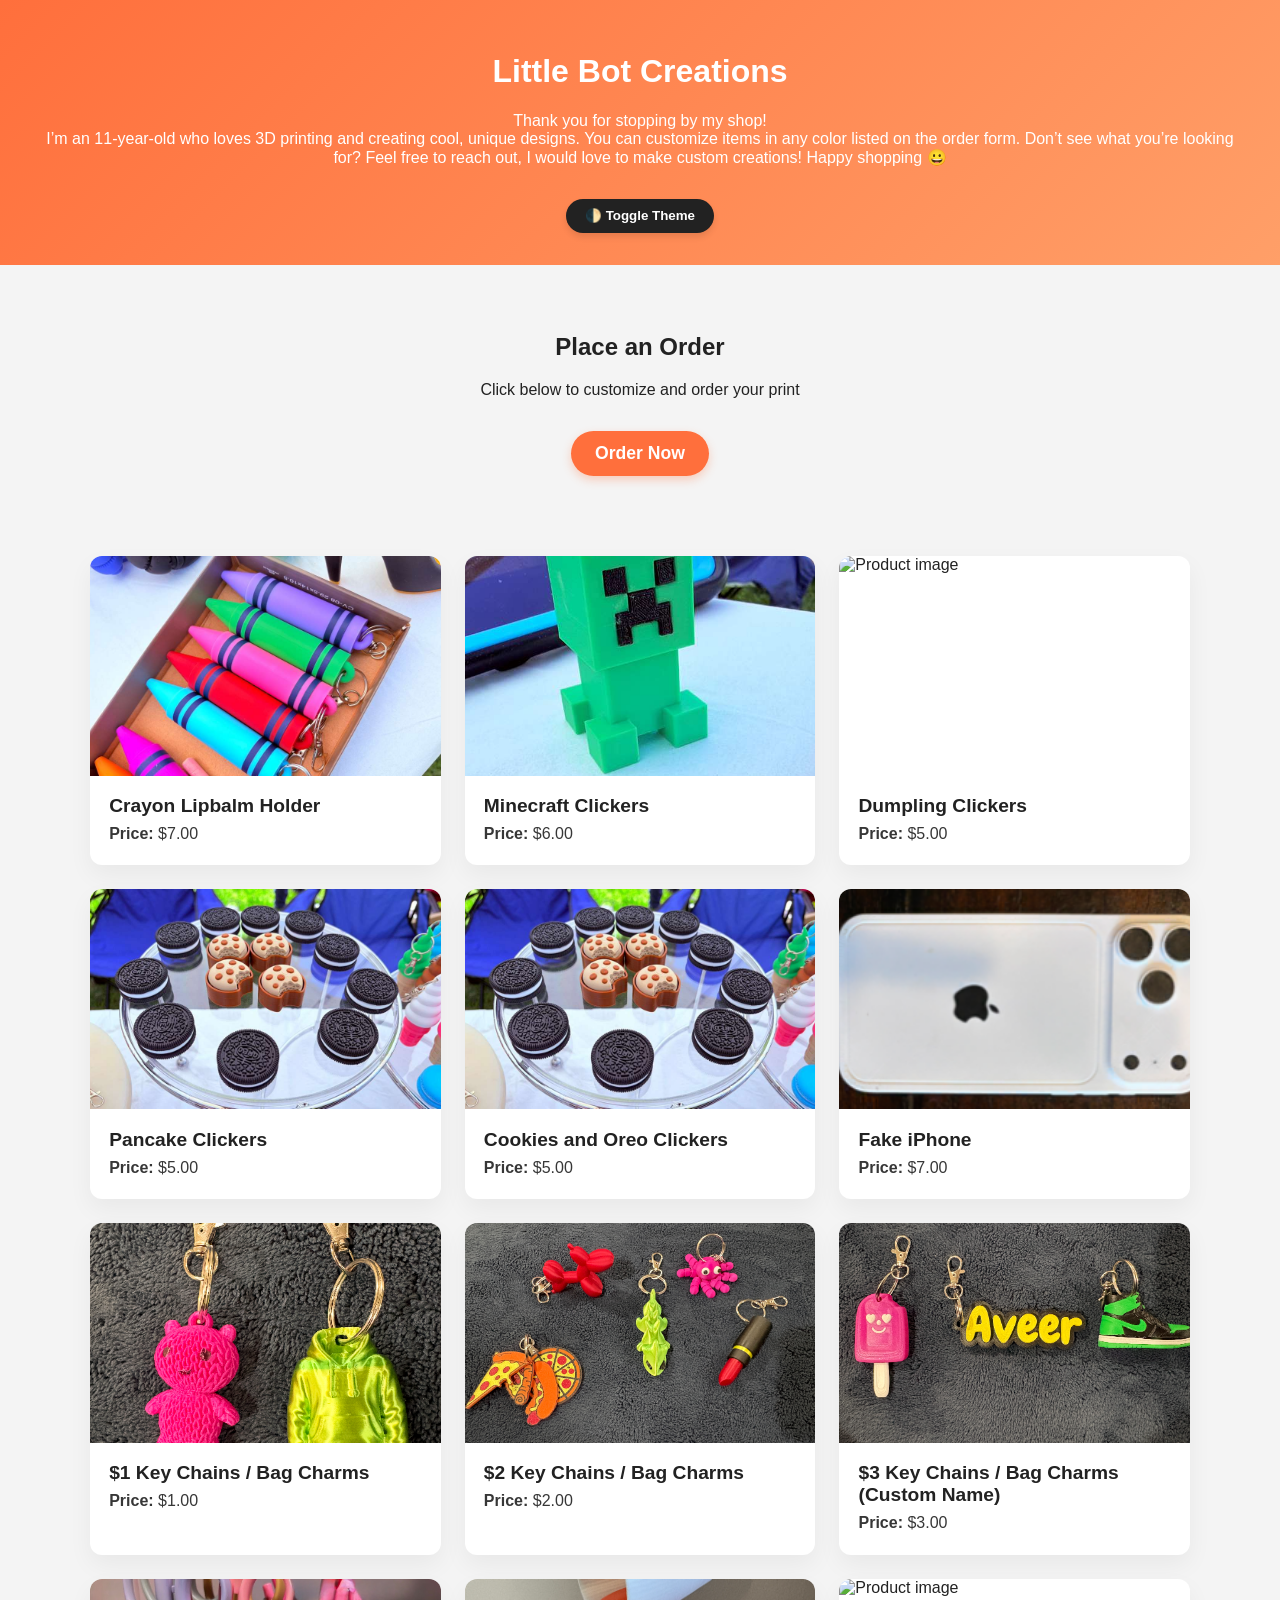
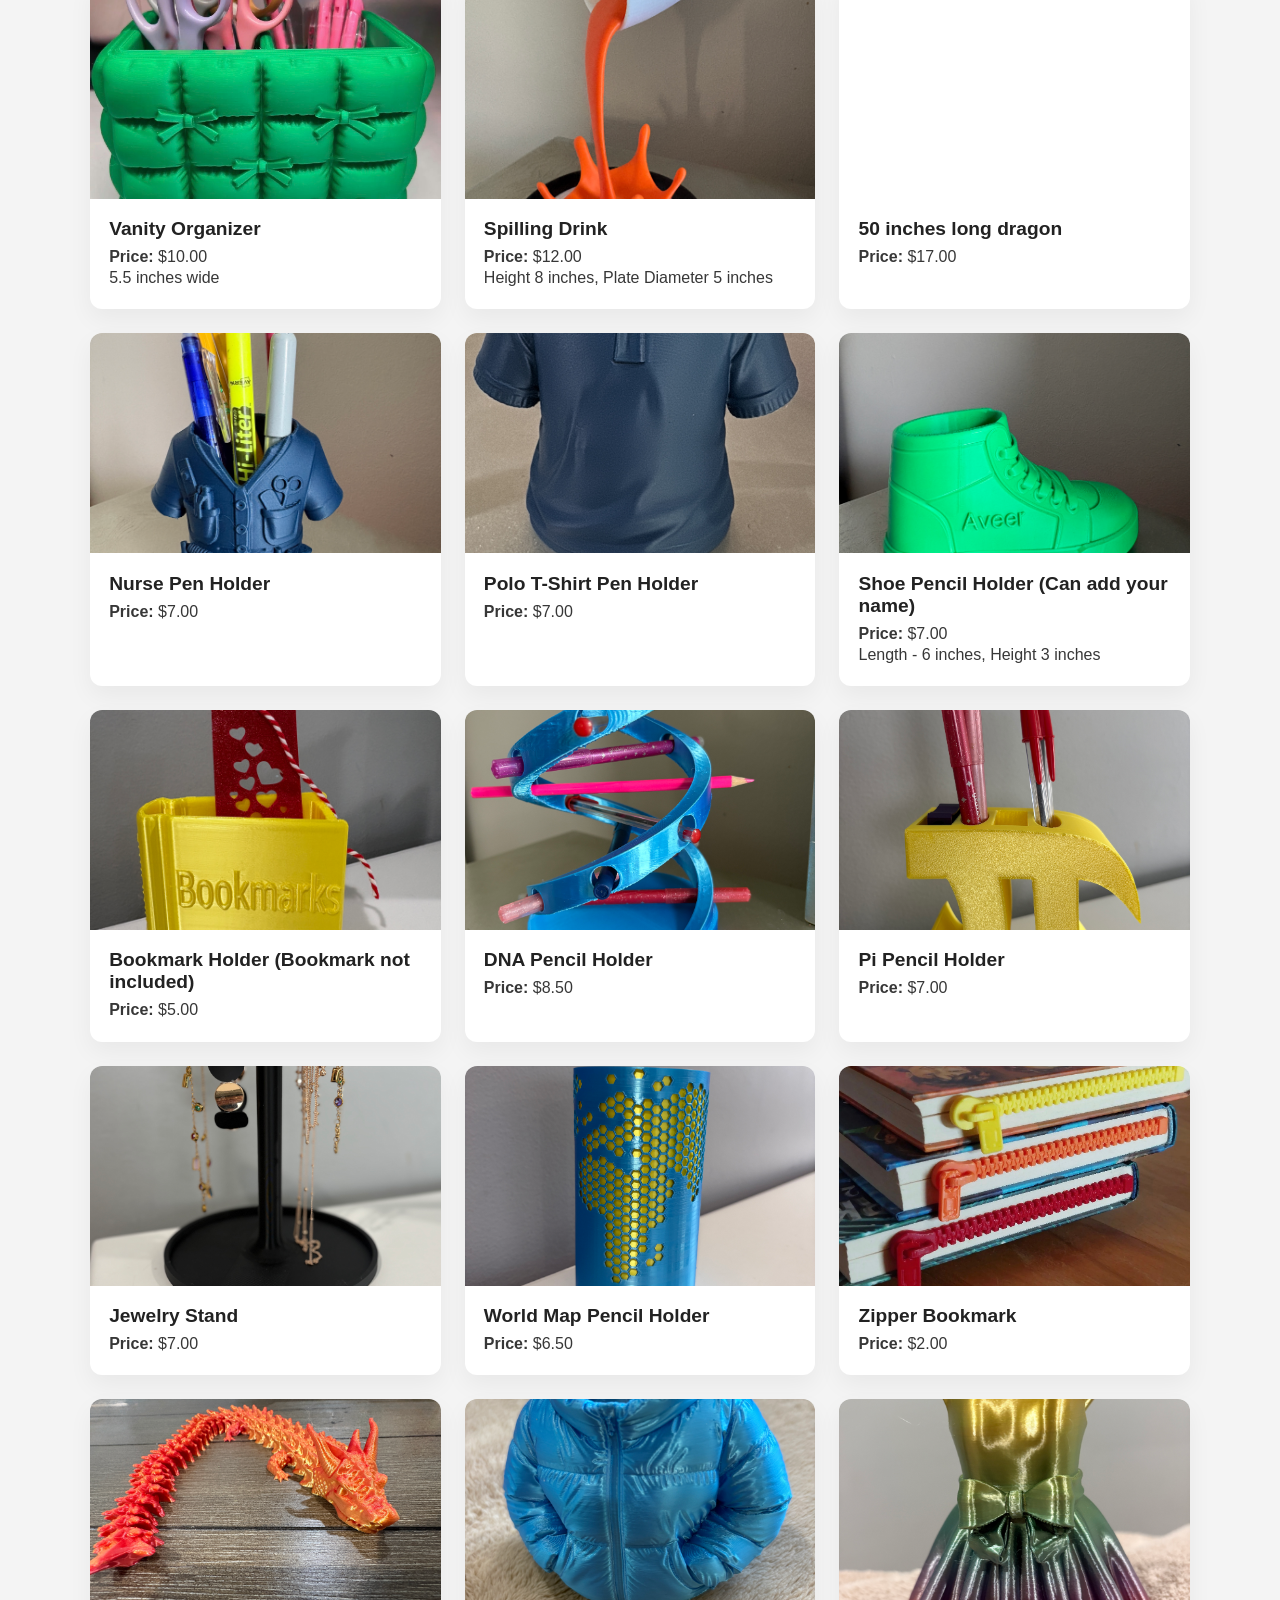
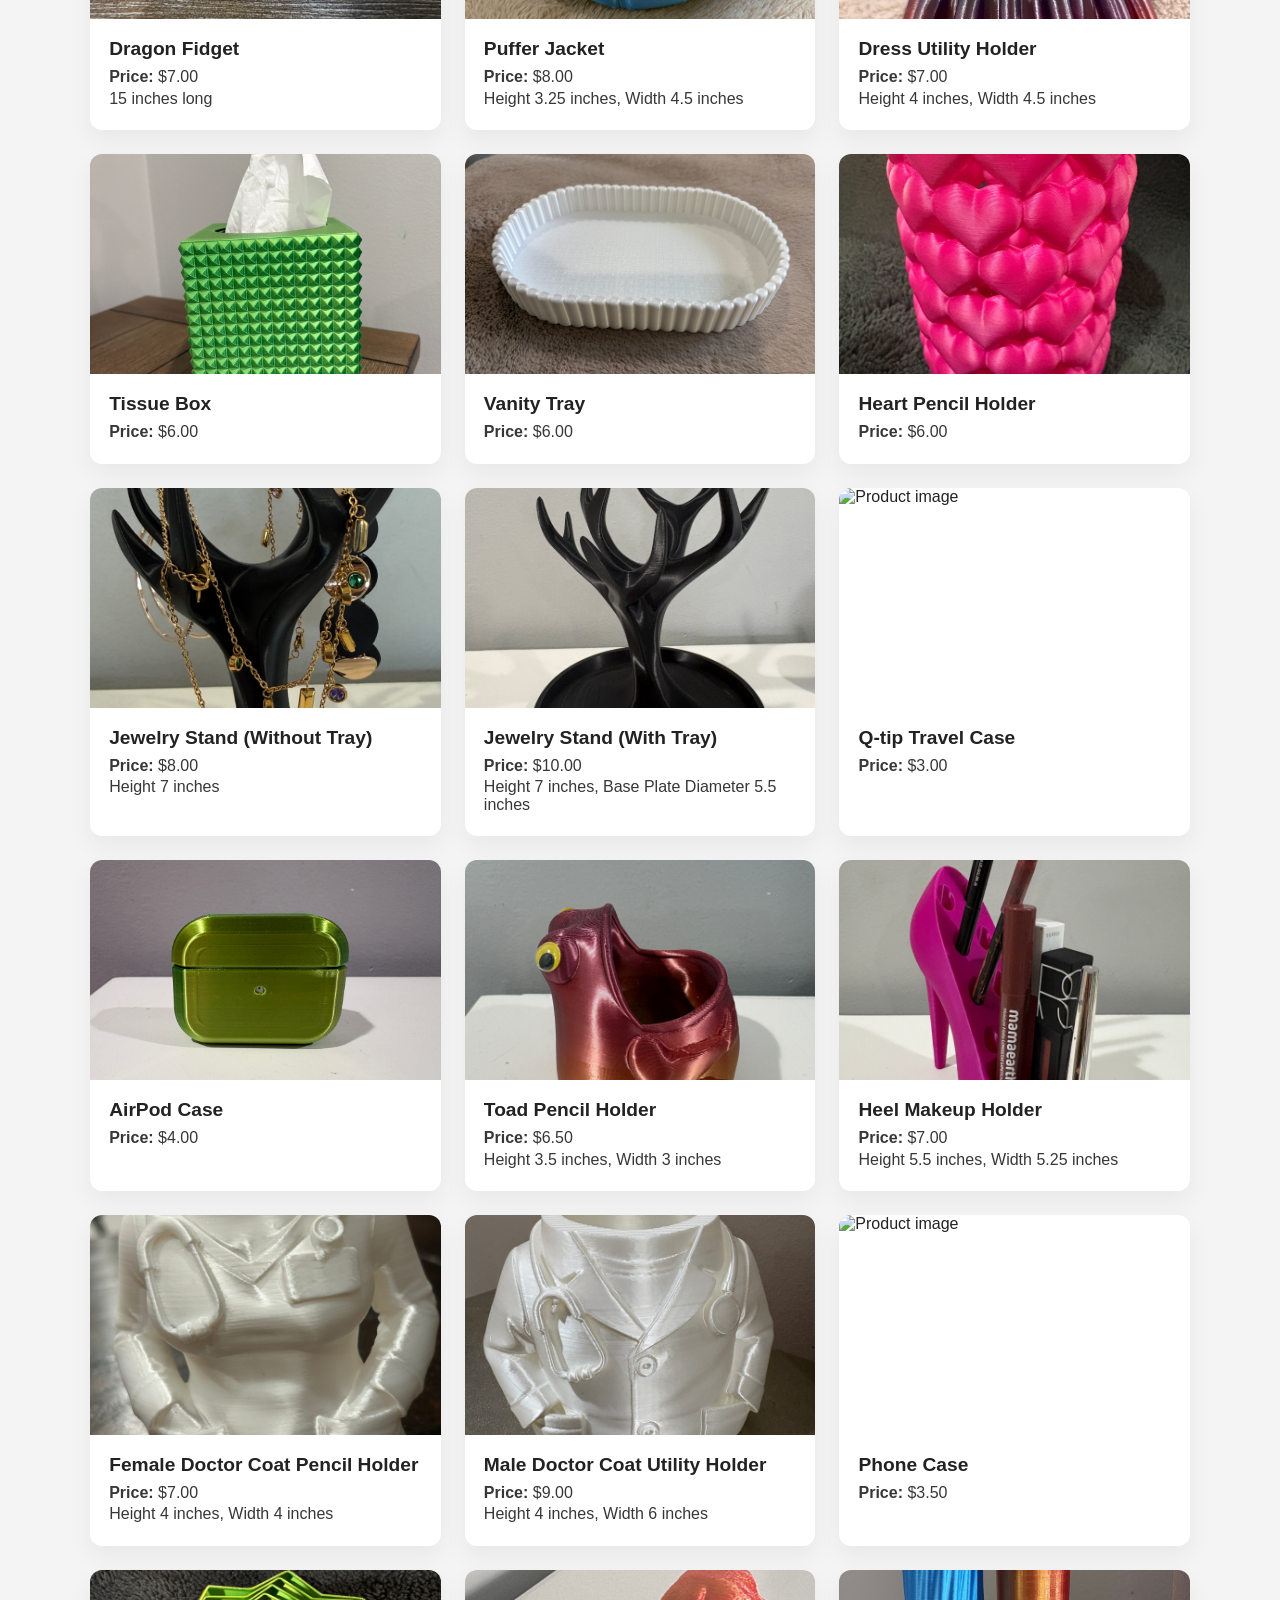
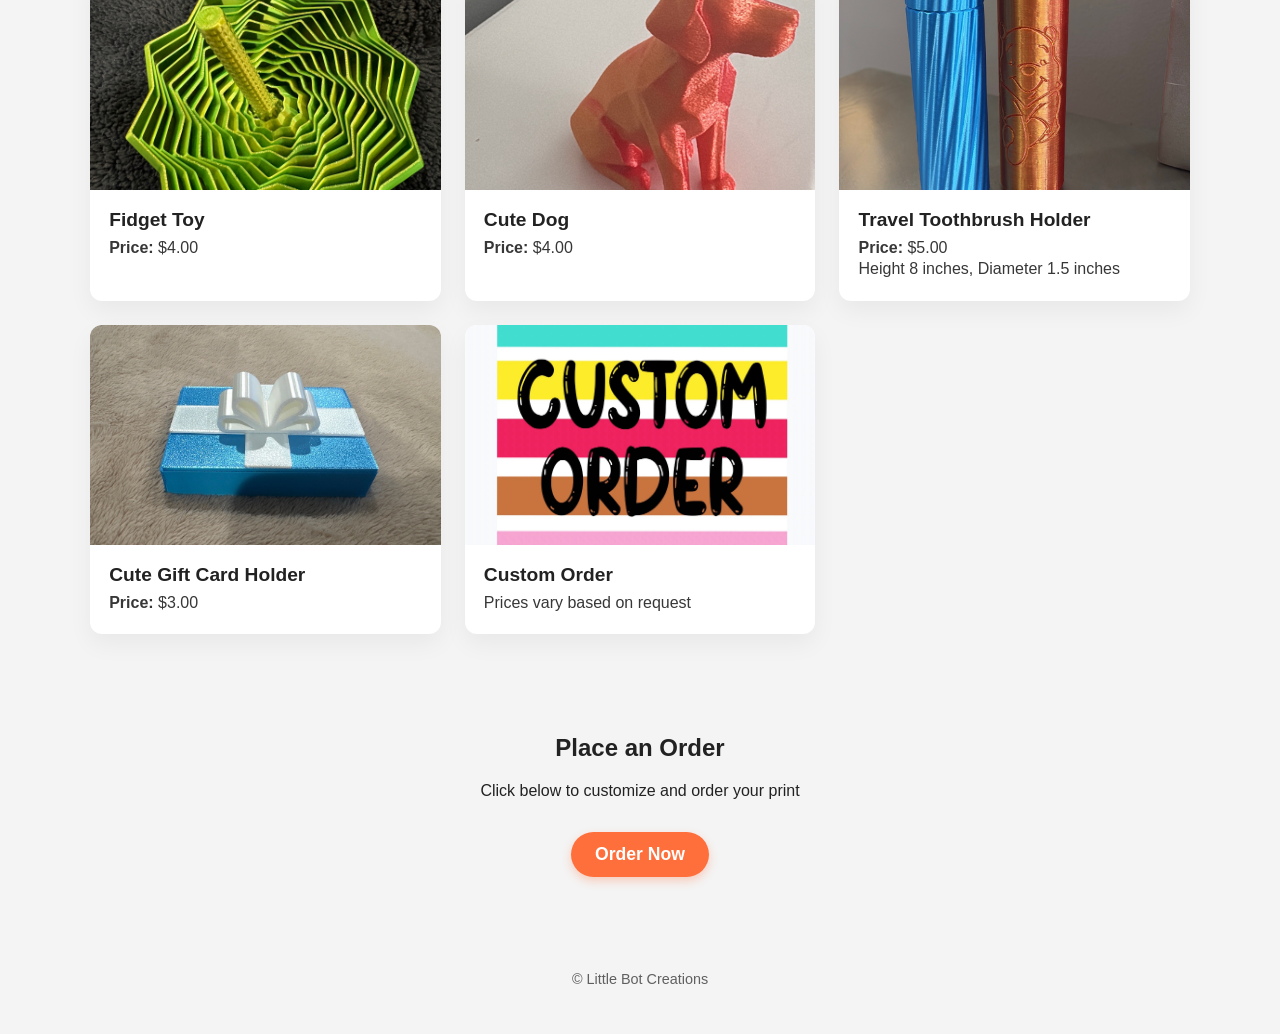
==== commit c67be7be: "Update index.html" ====
--- a/index.html
+++ b/index.html
@@ -35,7 +35,7 @@
     </div>
 
      <div class="card">
-      <img src="./images/images/1629894a-6a3f-4a4f-8609-26e7d115ca1b.JPG" alt="Product image">
+      <img src="./images/1629894a-6a3f-4a4f-8609-26e7d115ca1b.JPG" alt="Product image">
       <div class="card-content">
         <h3>Minecraft Clickers</h3>
         <p><strong>Price:</strong> $6.00</p>
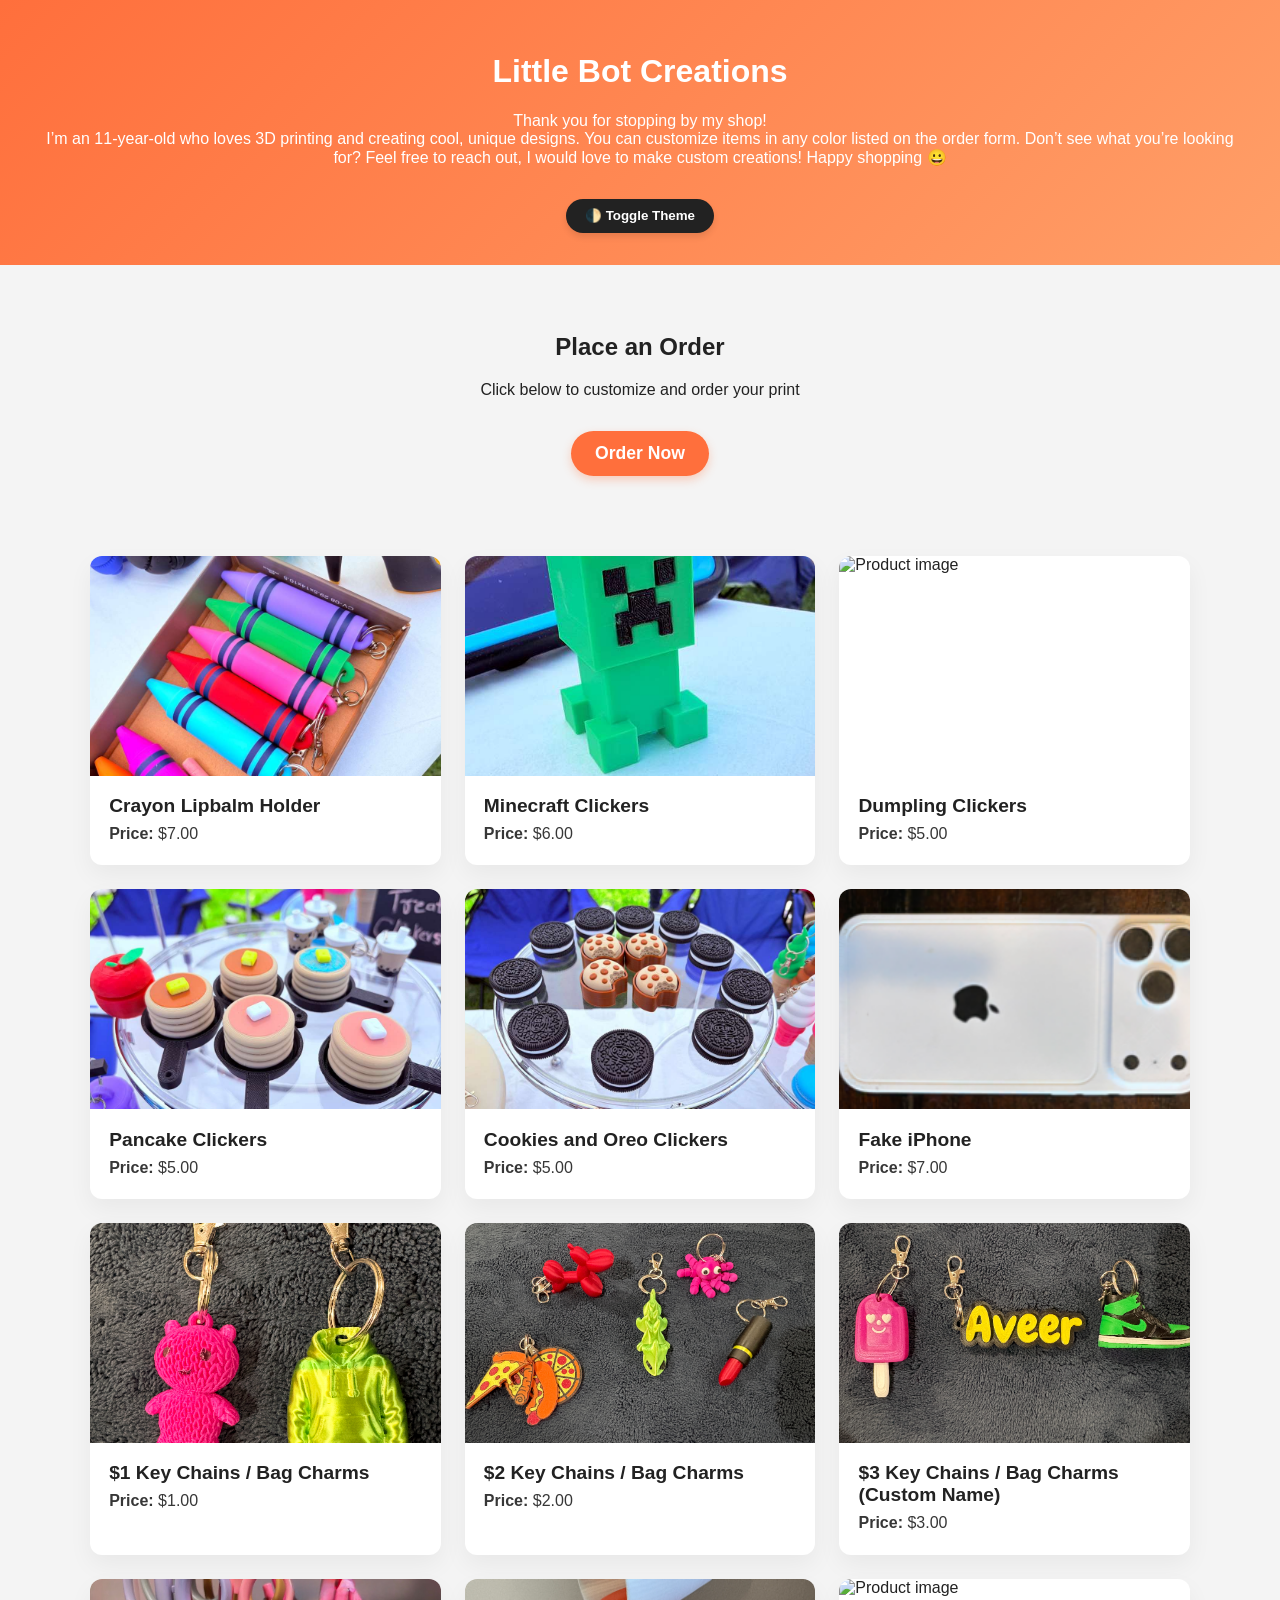
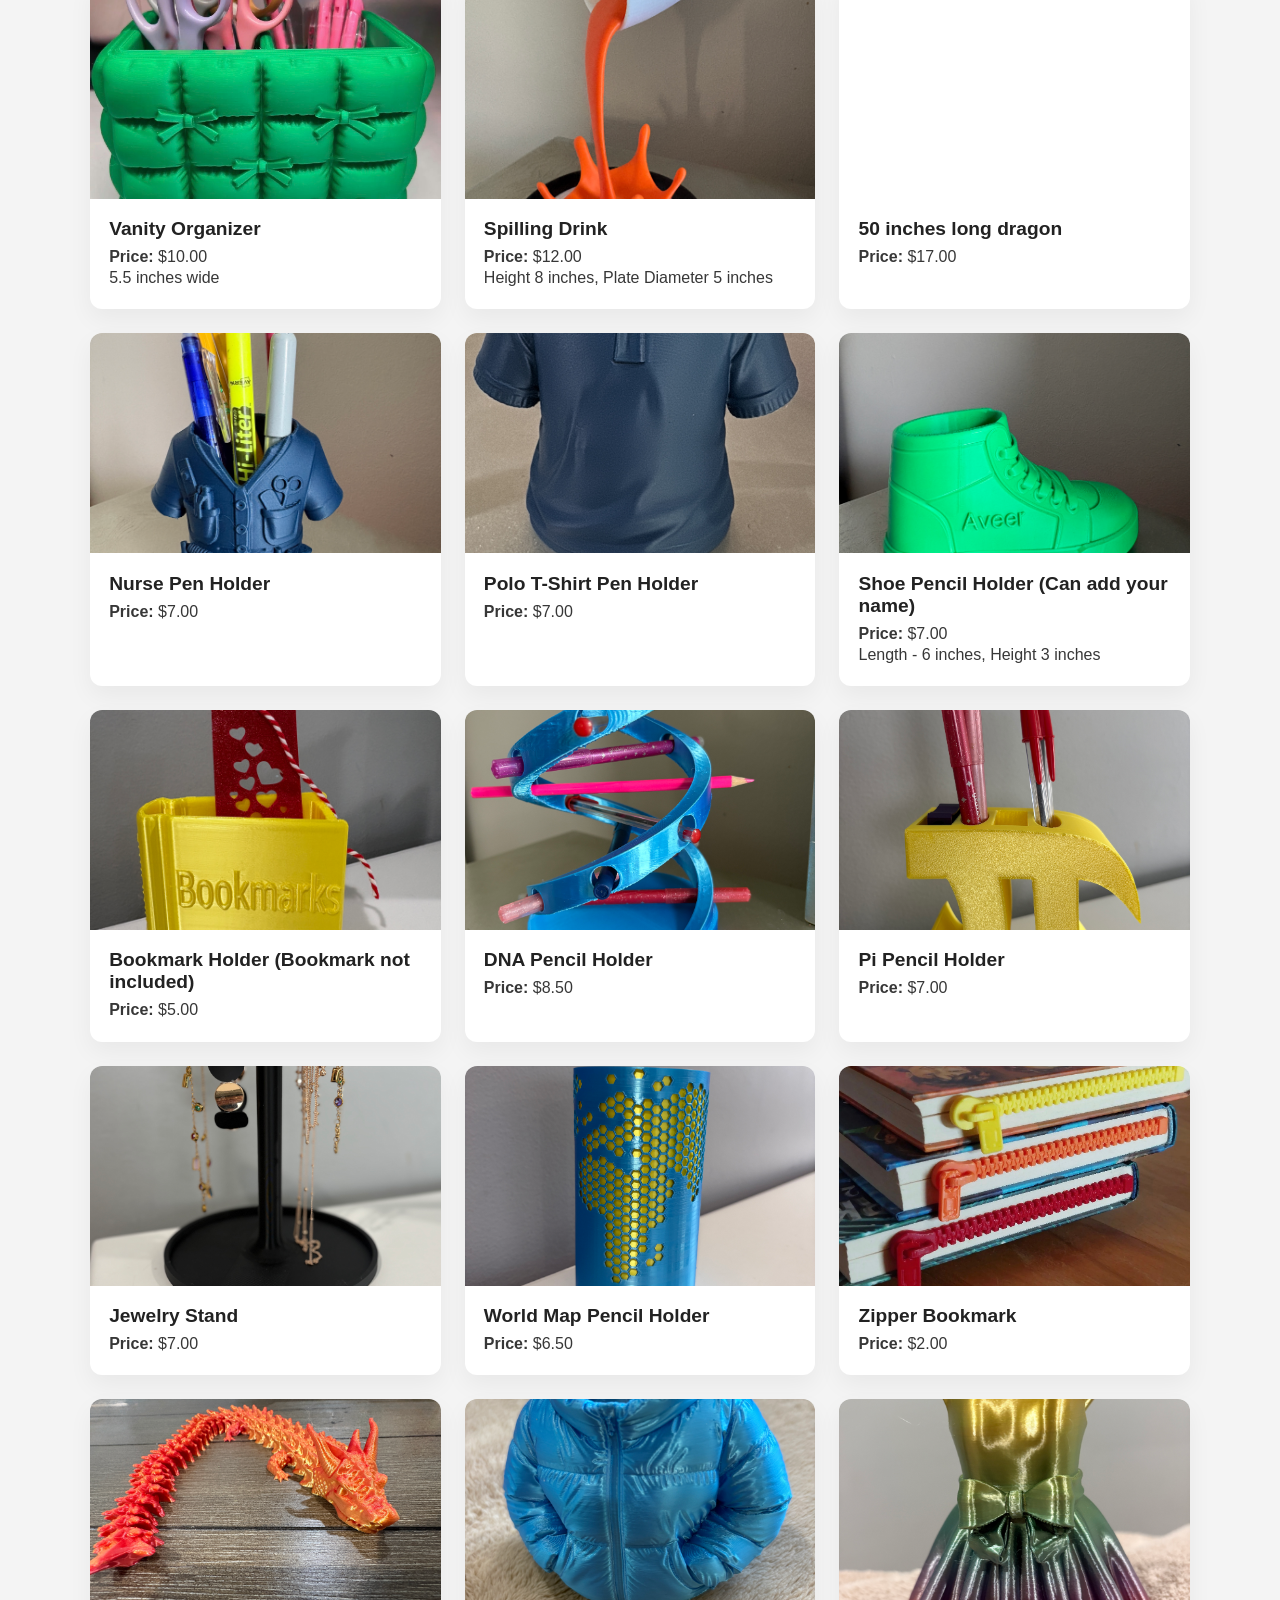
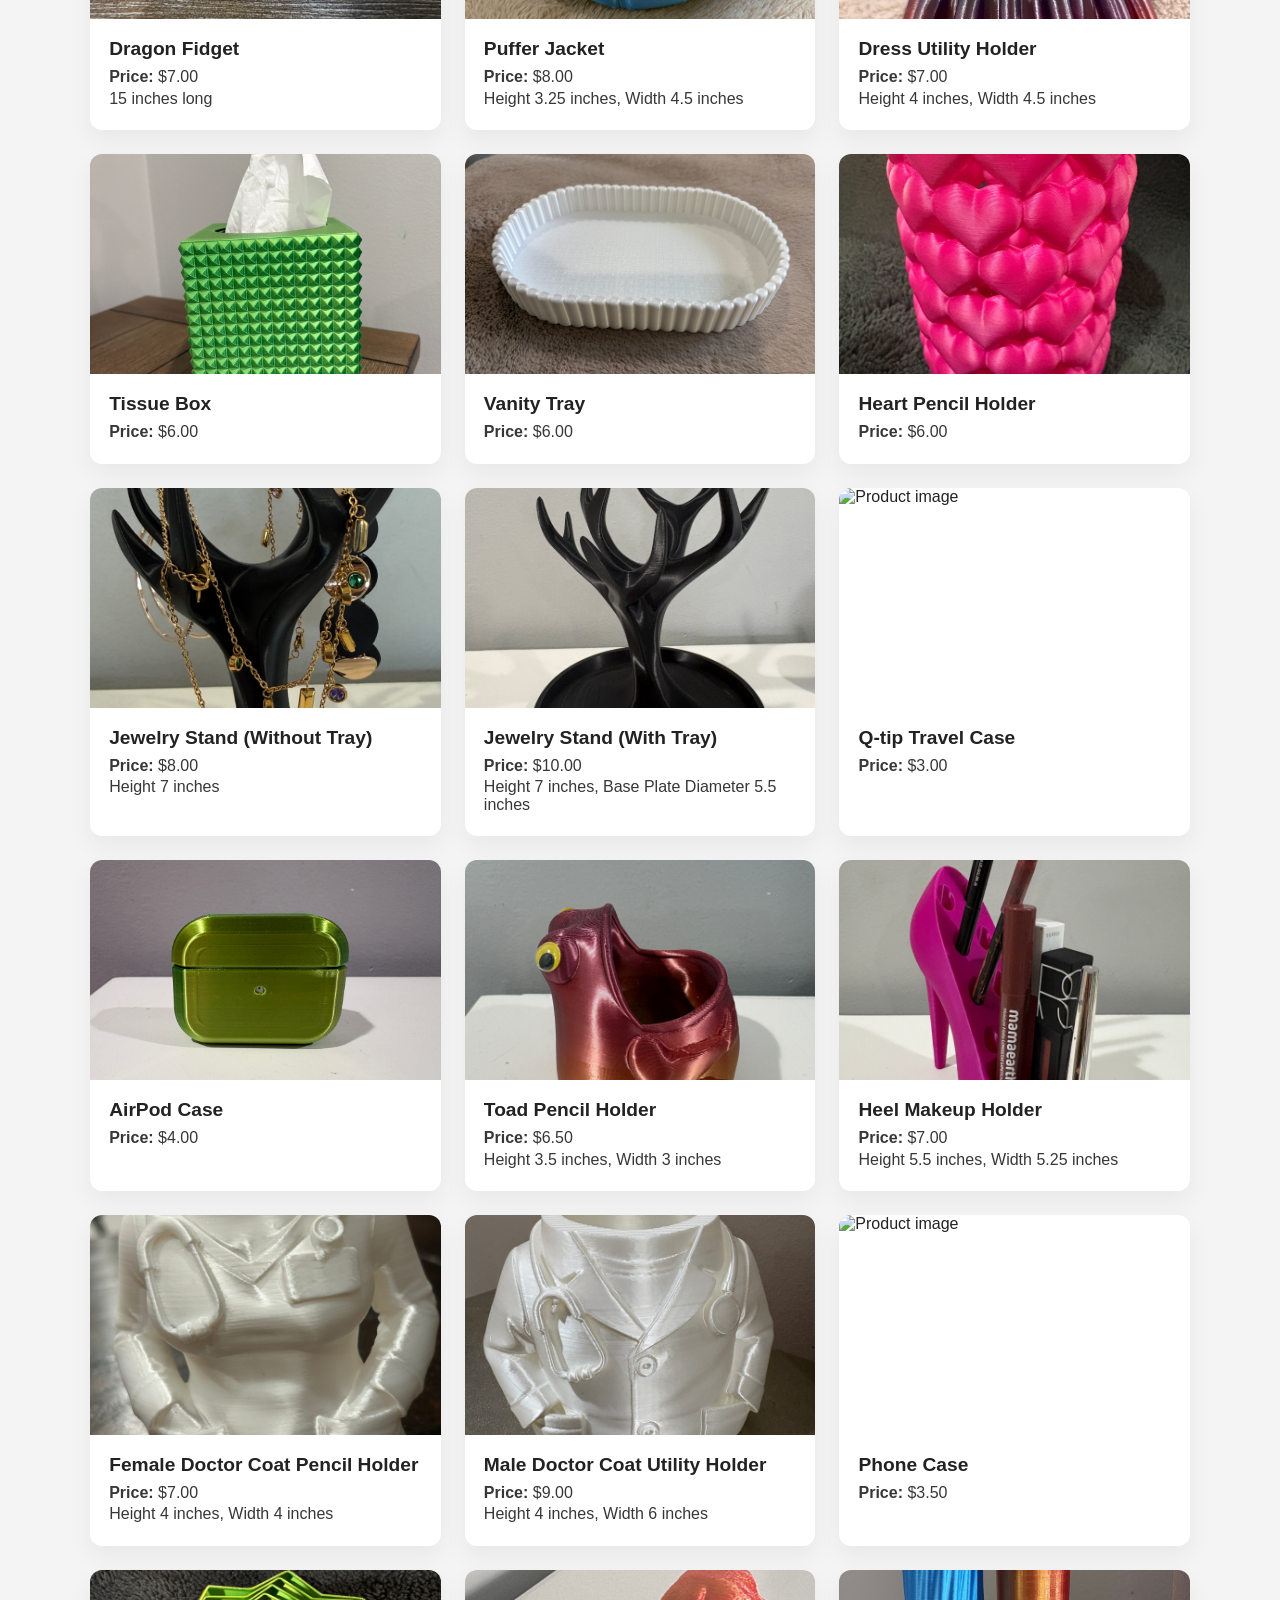
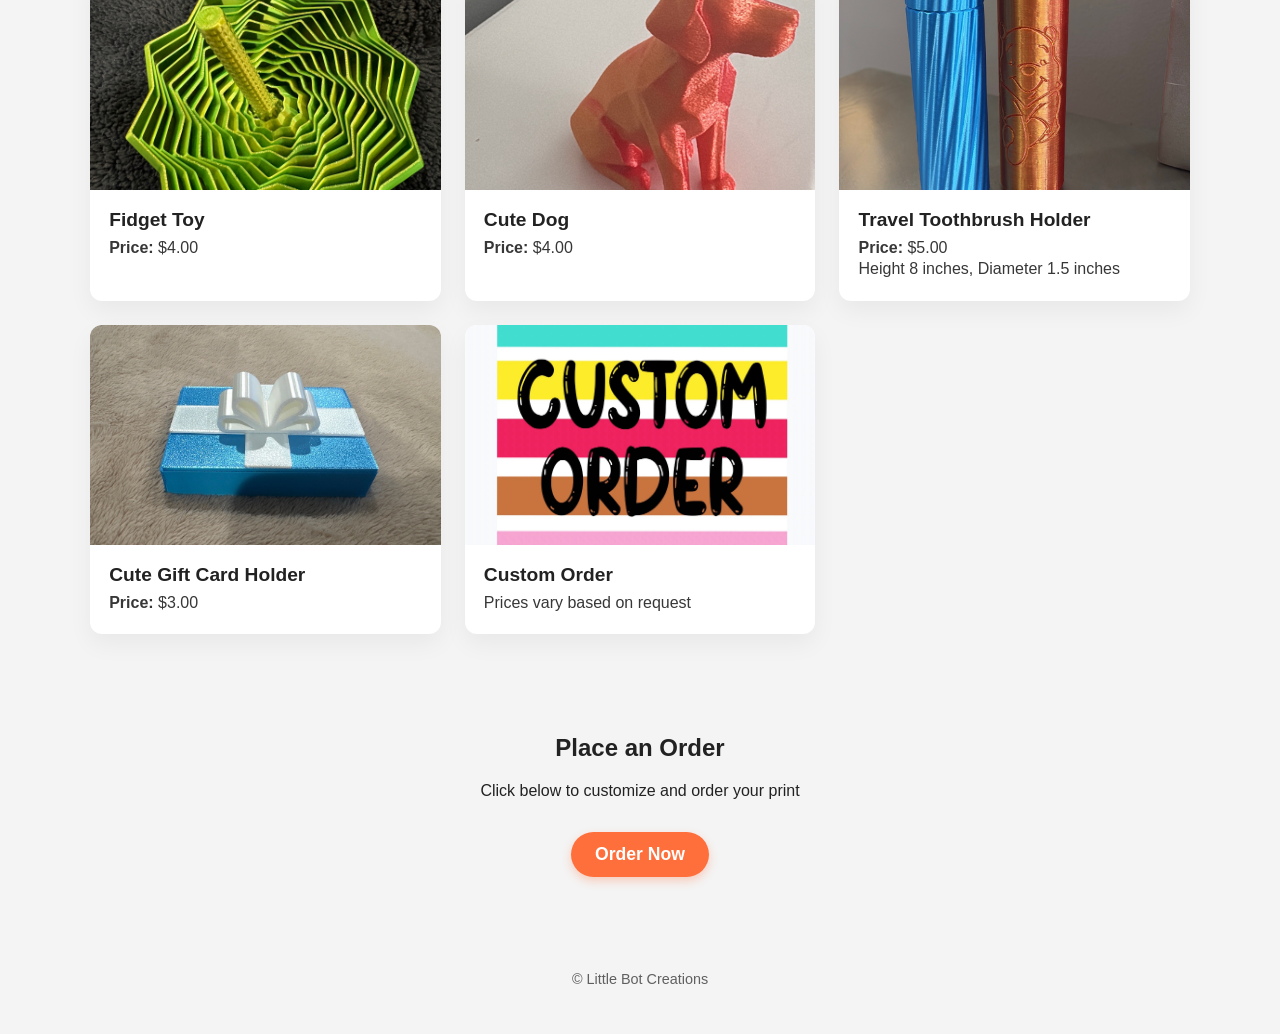
==== commit b983b05c: "Update index.html" ====
--- a/index.html
+++ b/index.html
@@ -52,7 +52,7 @@
        
     
     <div class="card">
-      <img src="./images/051bfb81-ea6b-4c7f-a8e5-2b9d0bf1d23f.JPG" alt="Product image">
+      <img src="./images/Panckakeclicker.JPG" alt="Product image">
       <div class="card-content">
         <h3>Pancake Clickers</h3>
         <p><strong>Price:</strong> $5.00</p>
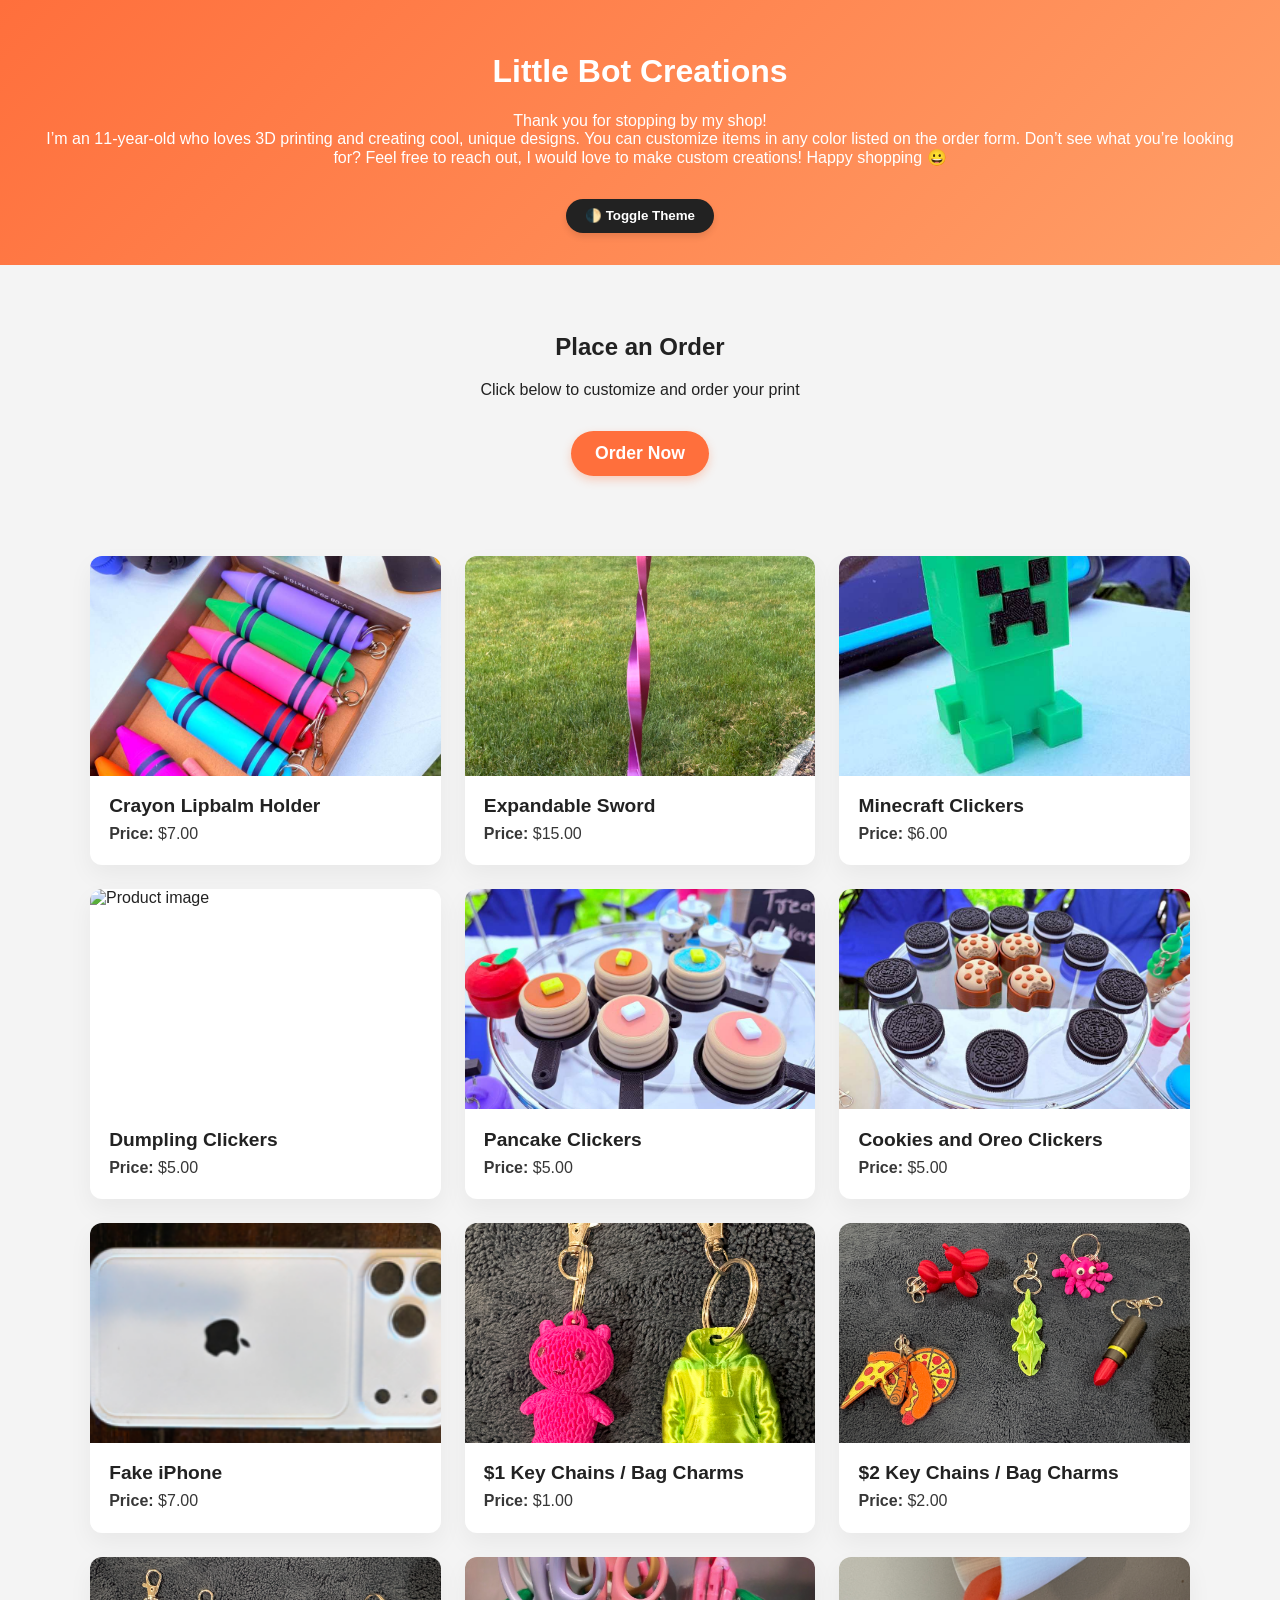
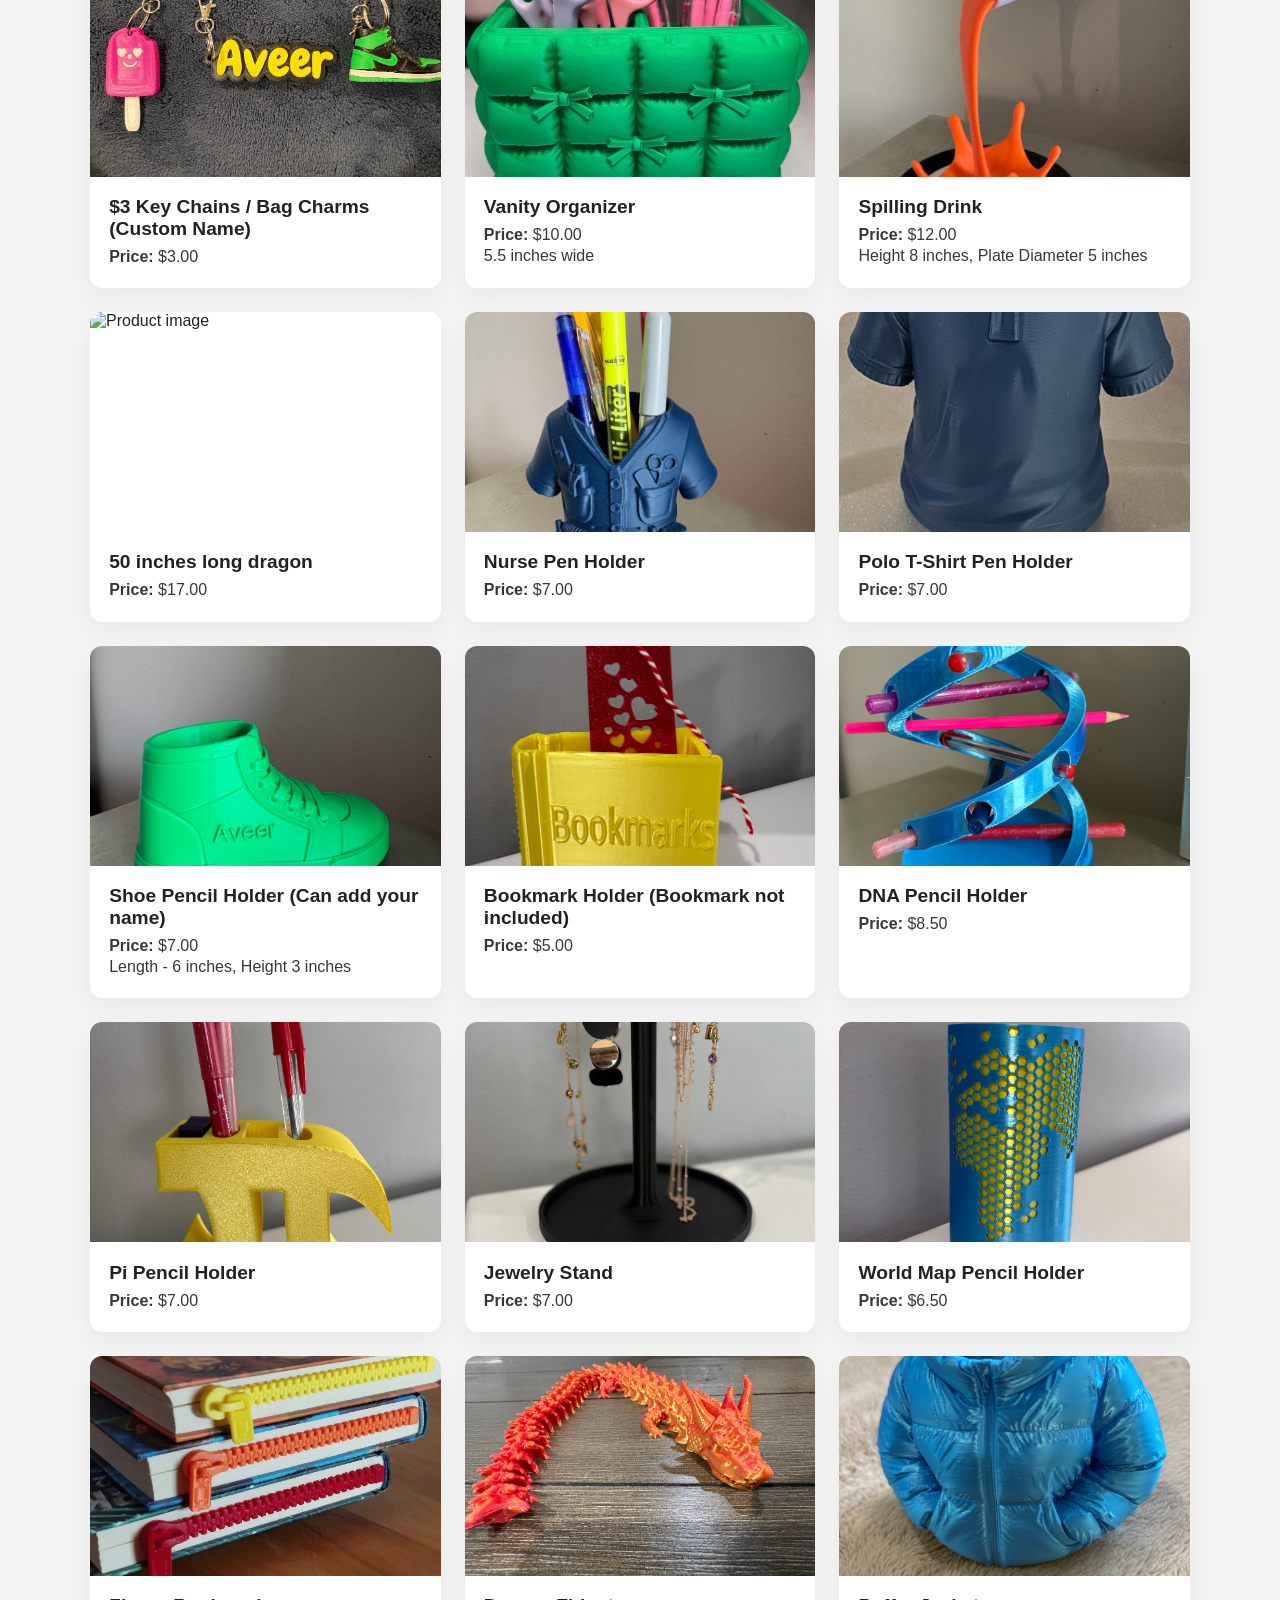
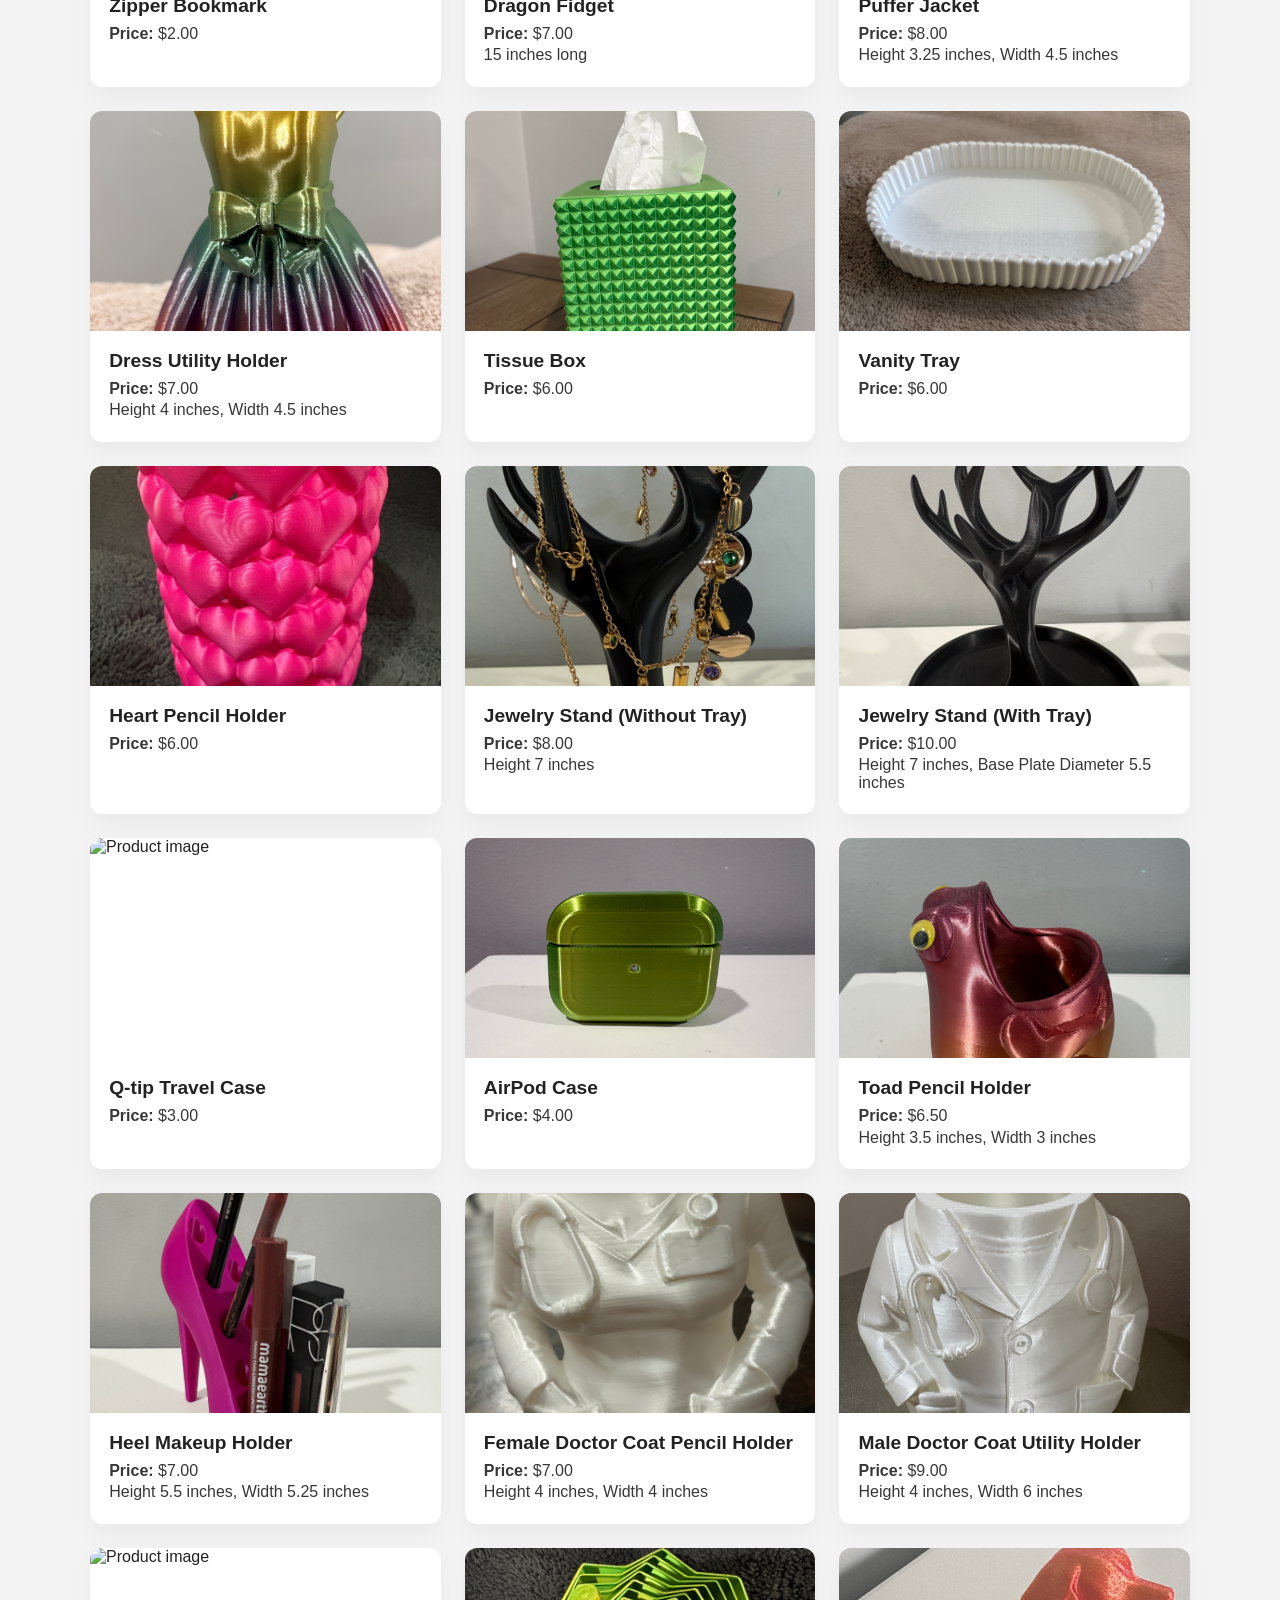
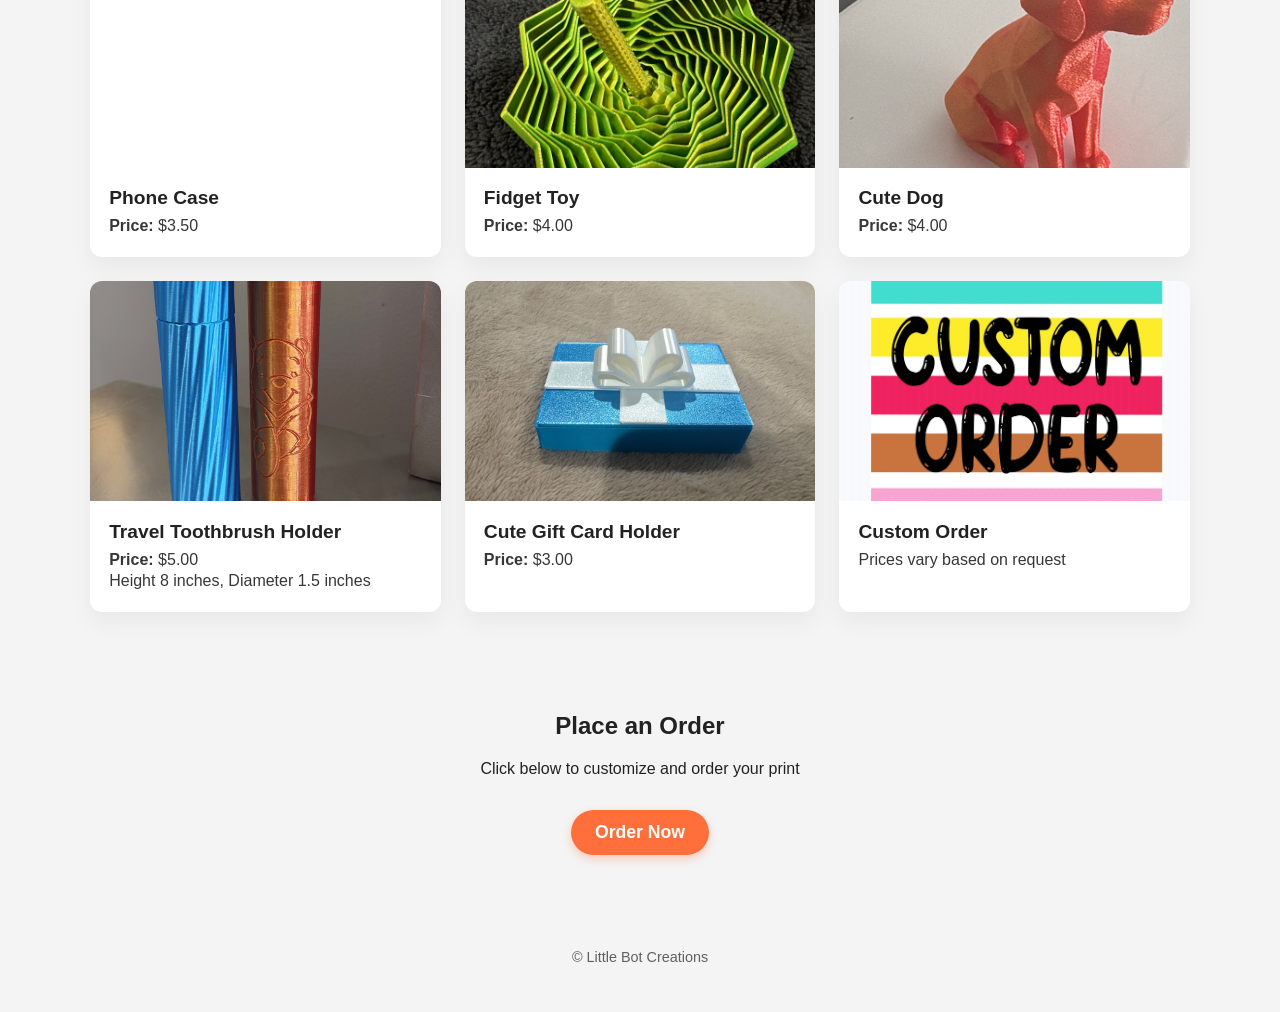
==== commit 6491a016: "Update index.html" ====
--- a/index.html
+++ b/index.html
@@ -24,6 +24,7 @@
       Order Now
     </a>
   </section>
+  
 
   <section class="gallery">
      <div class="card">
@@ -31,6 +32,14 @@
       <div class="card-content">
         <h3>Crayon Lipbalm Holder</h3>
         <p><strong>Price:</strong> $7.00</p>
+      </div>
+    </div>
+    
+      <div class="card">
+      <img src="./images/Sword.JPG" alt="Product image">
+      <div class="card-content">
+        <h3>Expandable Sword</h3>
+        <p><strong>Price:</strong> $15.00</p>
       </div>
     </div>
 
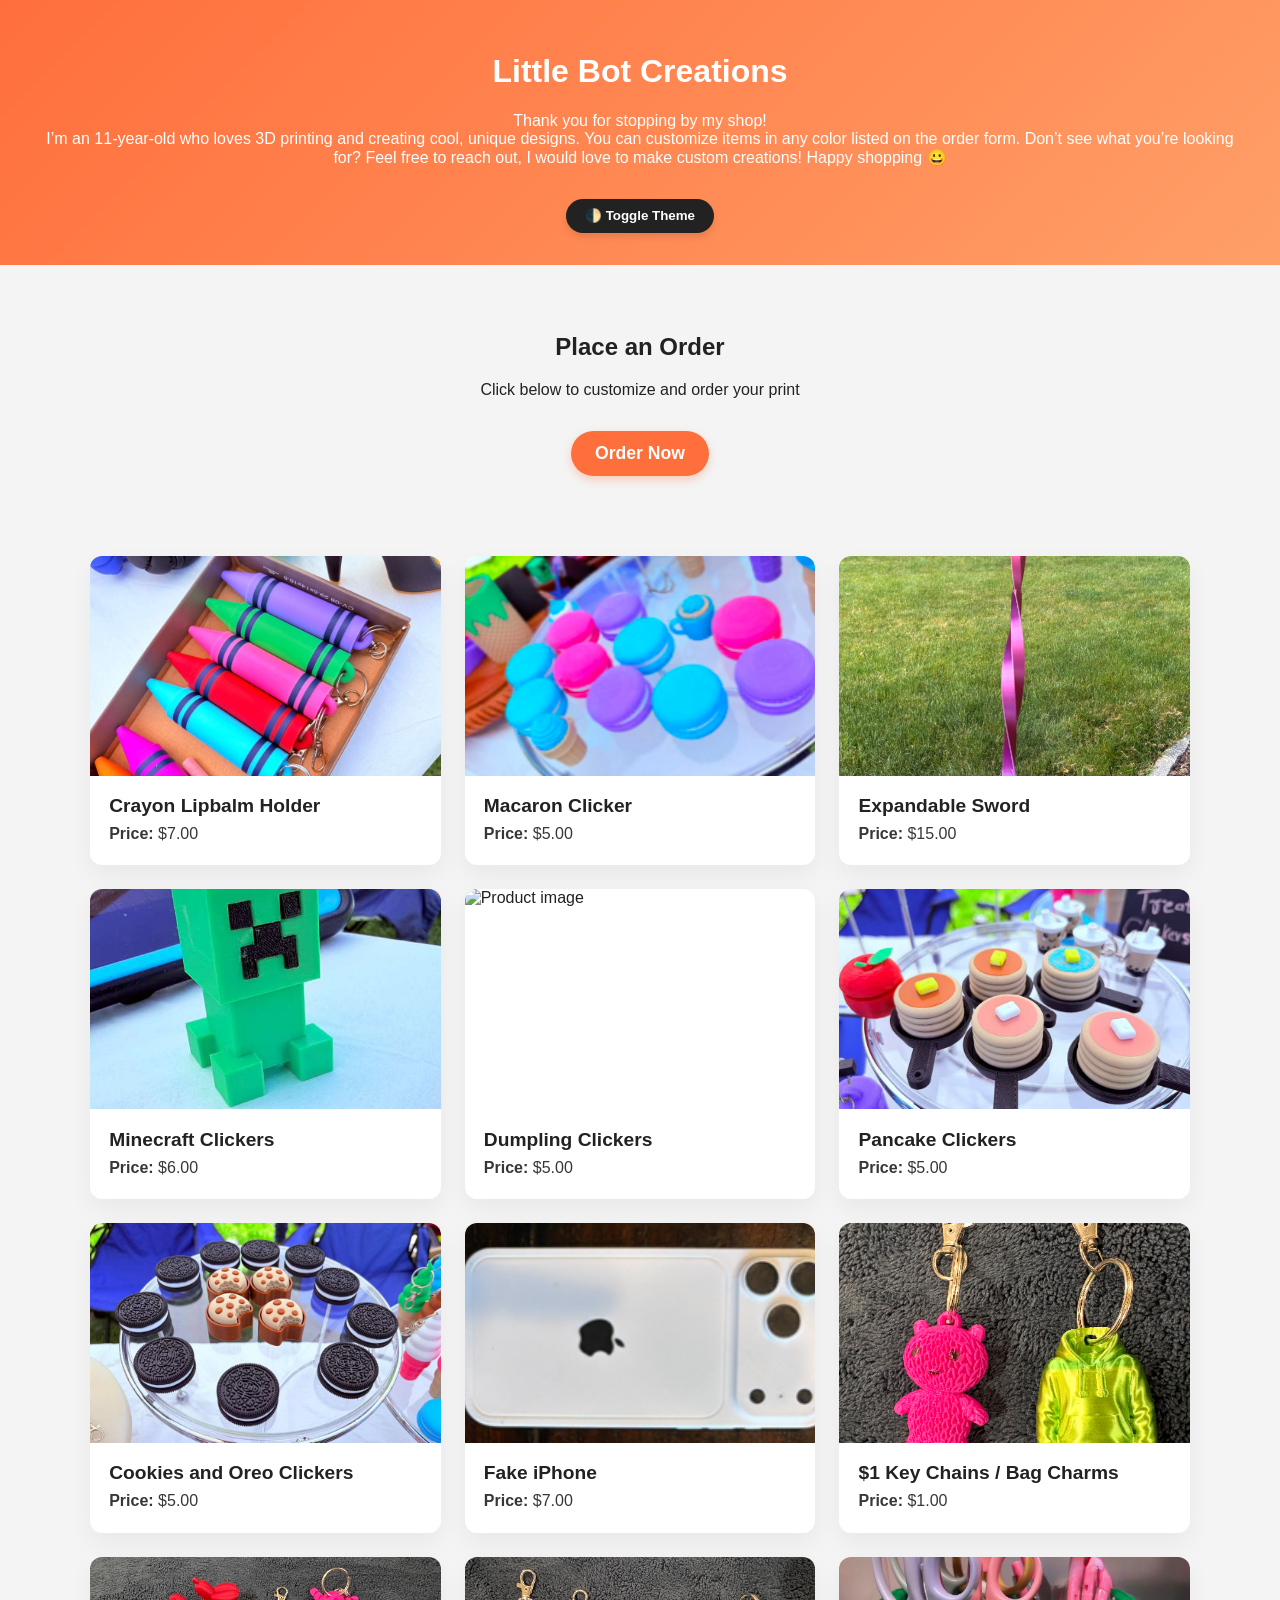
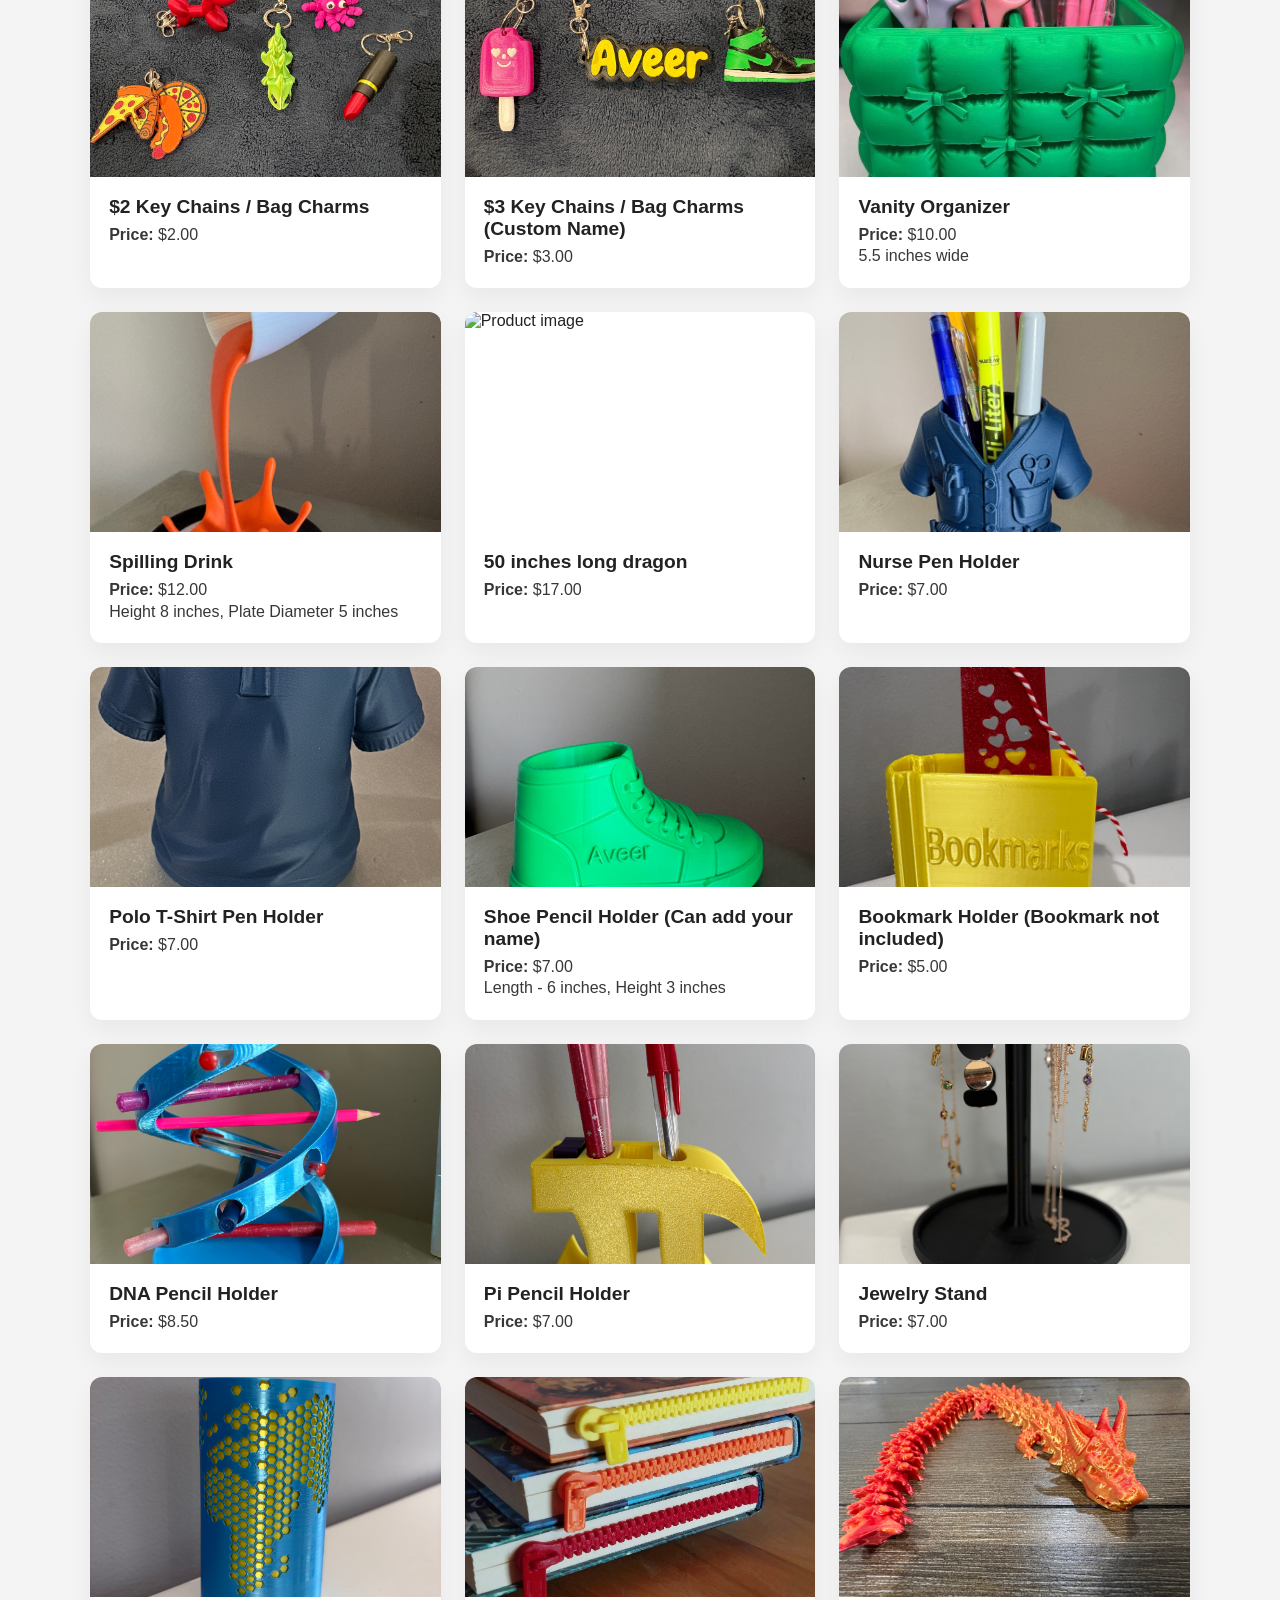
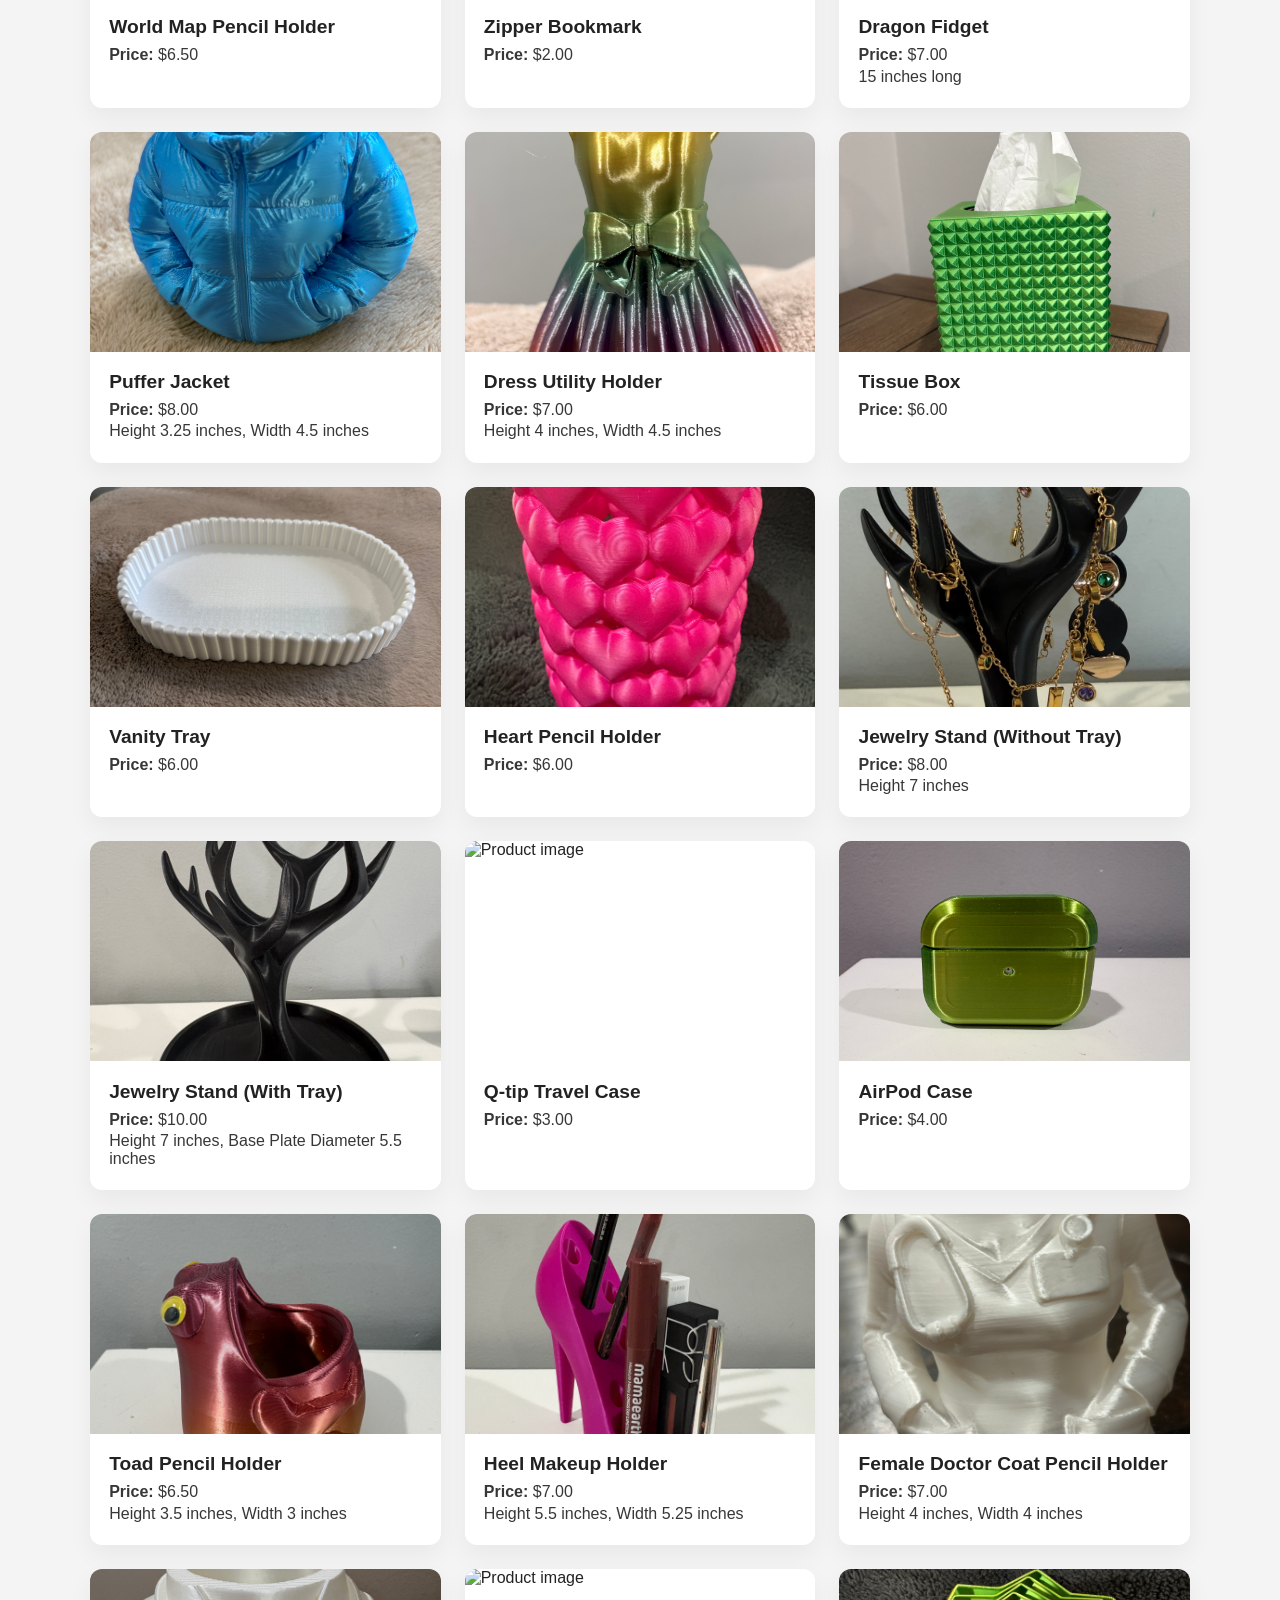
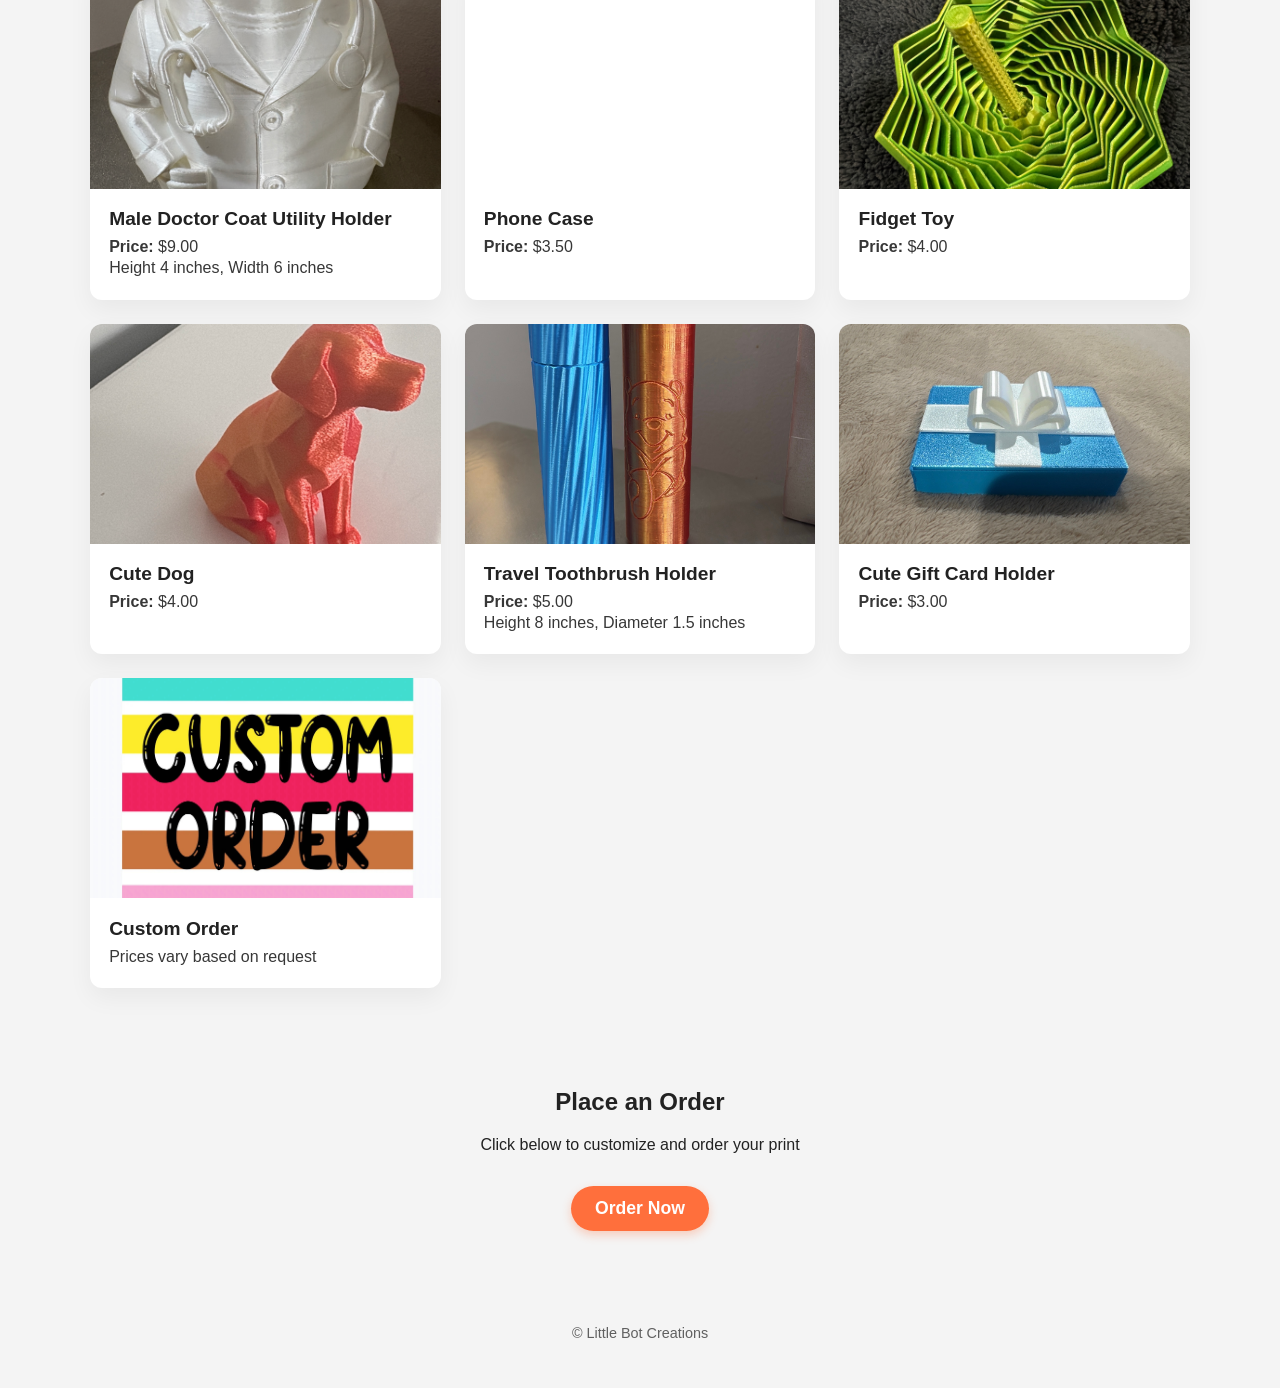
==== commit 5083ebfe: "Update index.html" ====
--- a/index.html
+++ b/index.html
@@ -36,6 +36,15 @@
     </div>
     
       <div class="card">
+      <img src="./images/Macaron.JPG" alt="Product image">
+      <div class="card-content">
+        <h3>Macaron Clicker</h3>
+        <p><strong>Price:</strong> $5.00</p>
+      </div>
+    </div>
+
+    
+      <div class="card">
       <img src="./images/Sword.JPG" alt="Product image">
       <div class="card-content">
         <h3>Expandable Sword</h3>
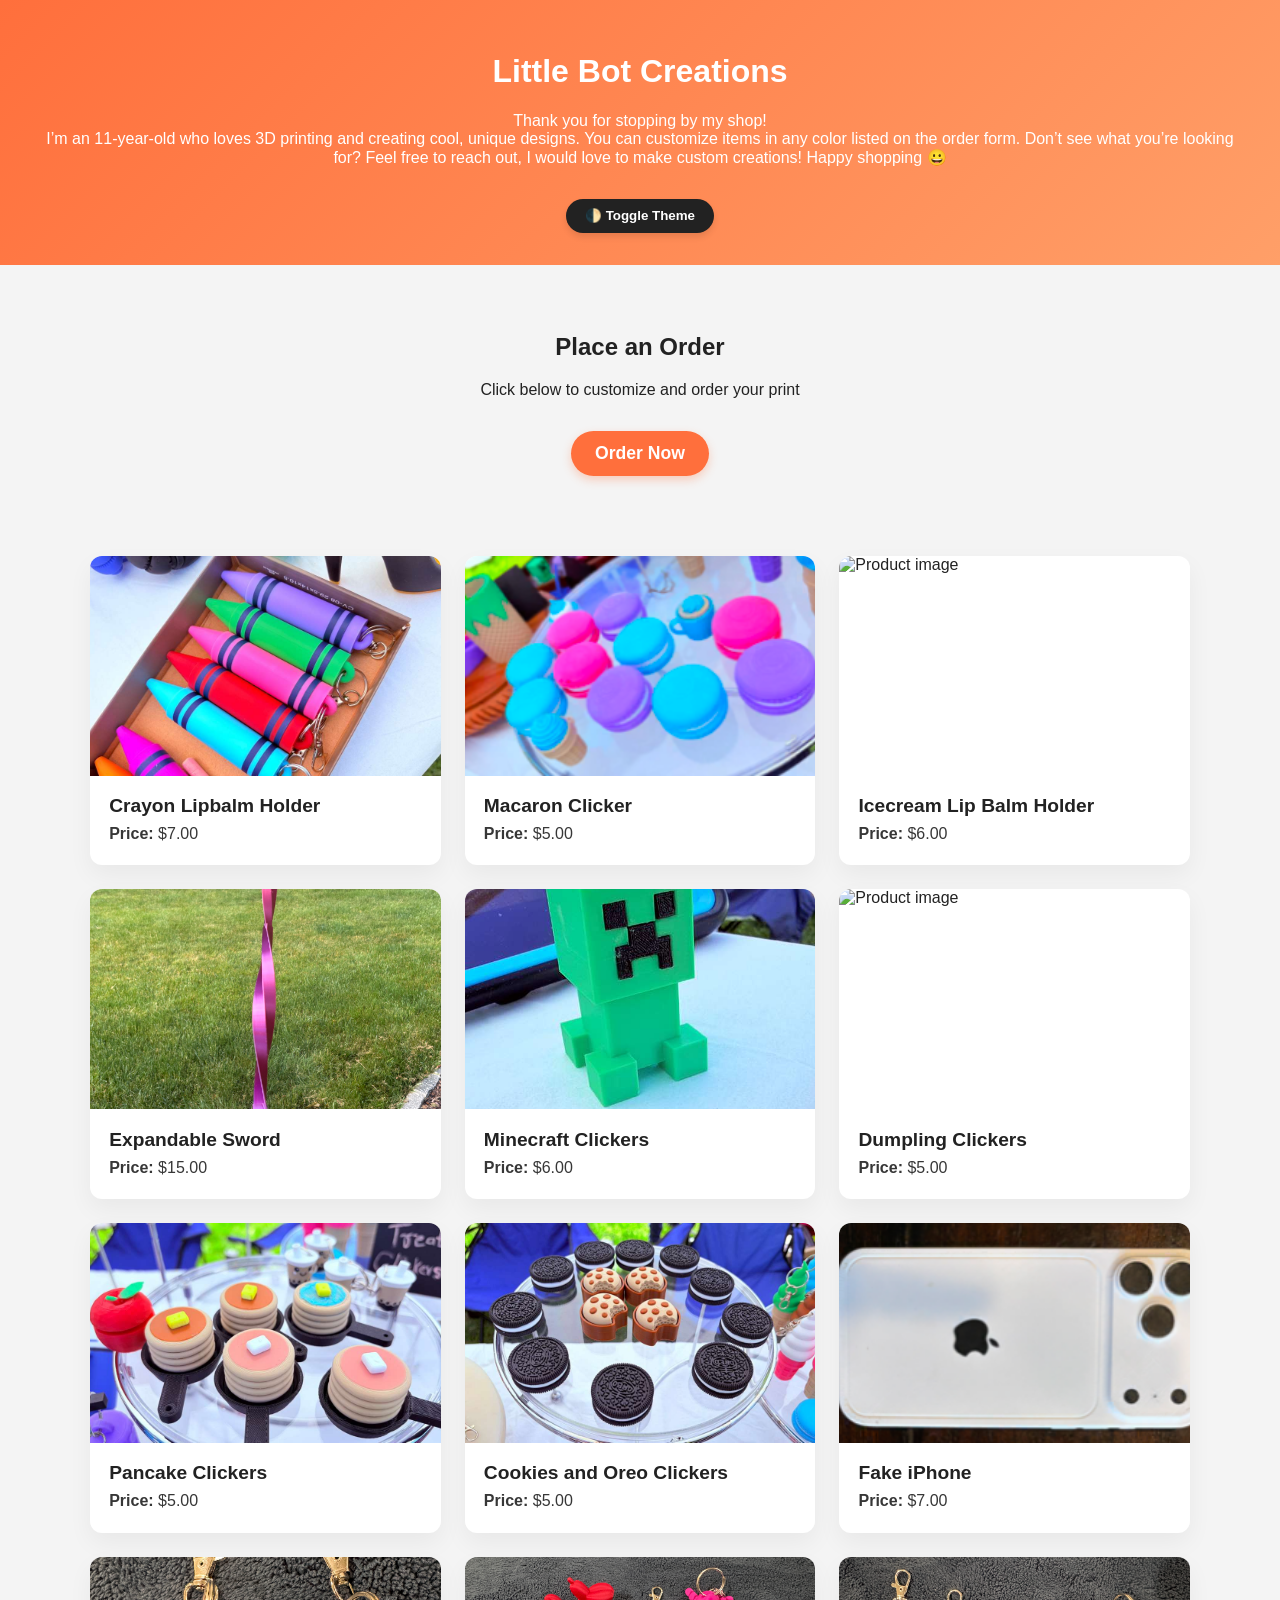
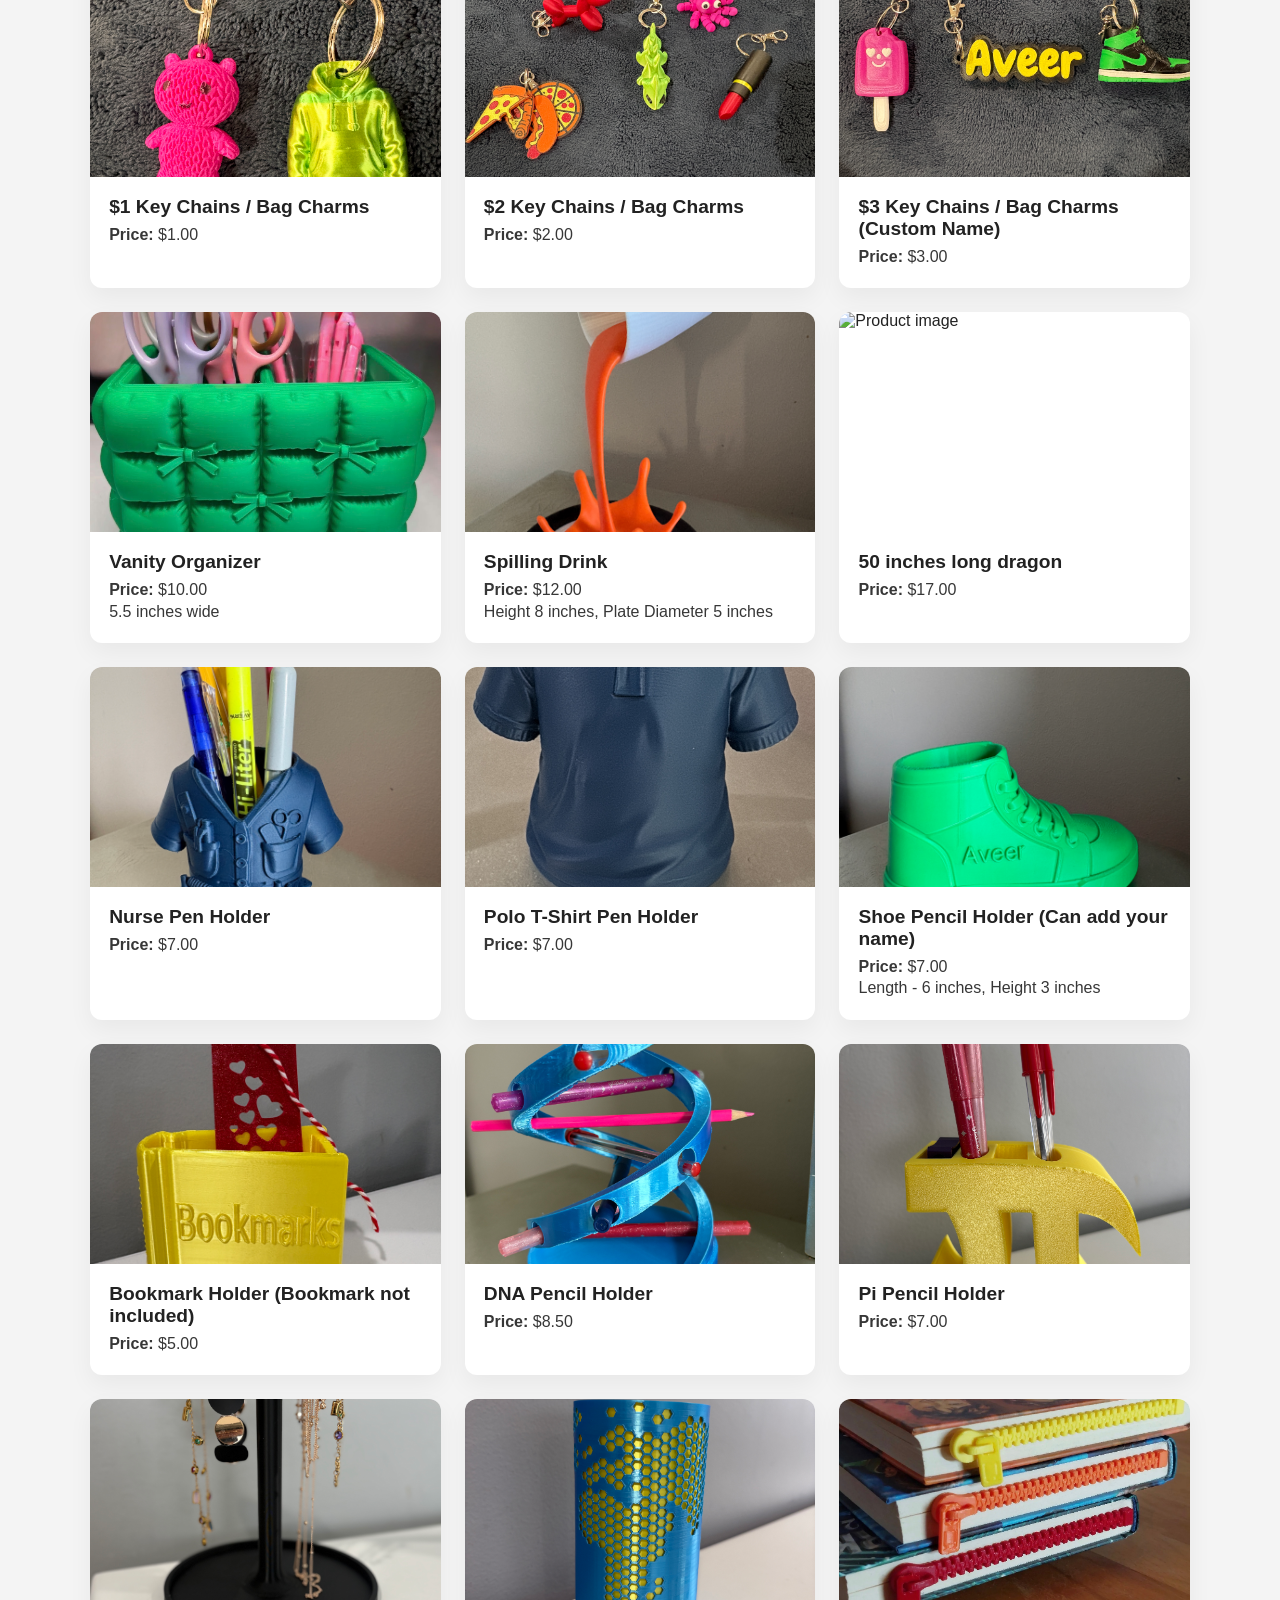
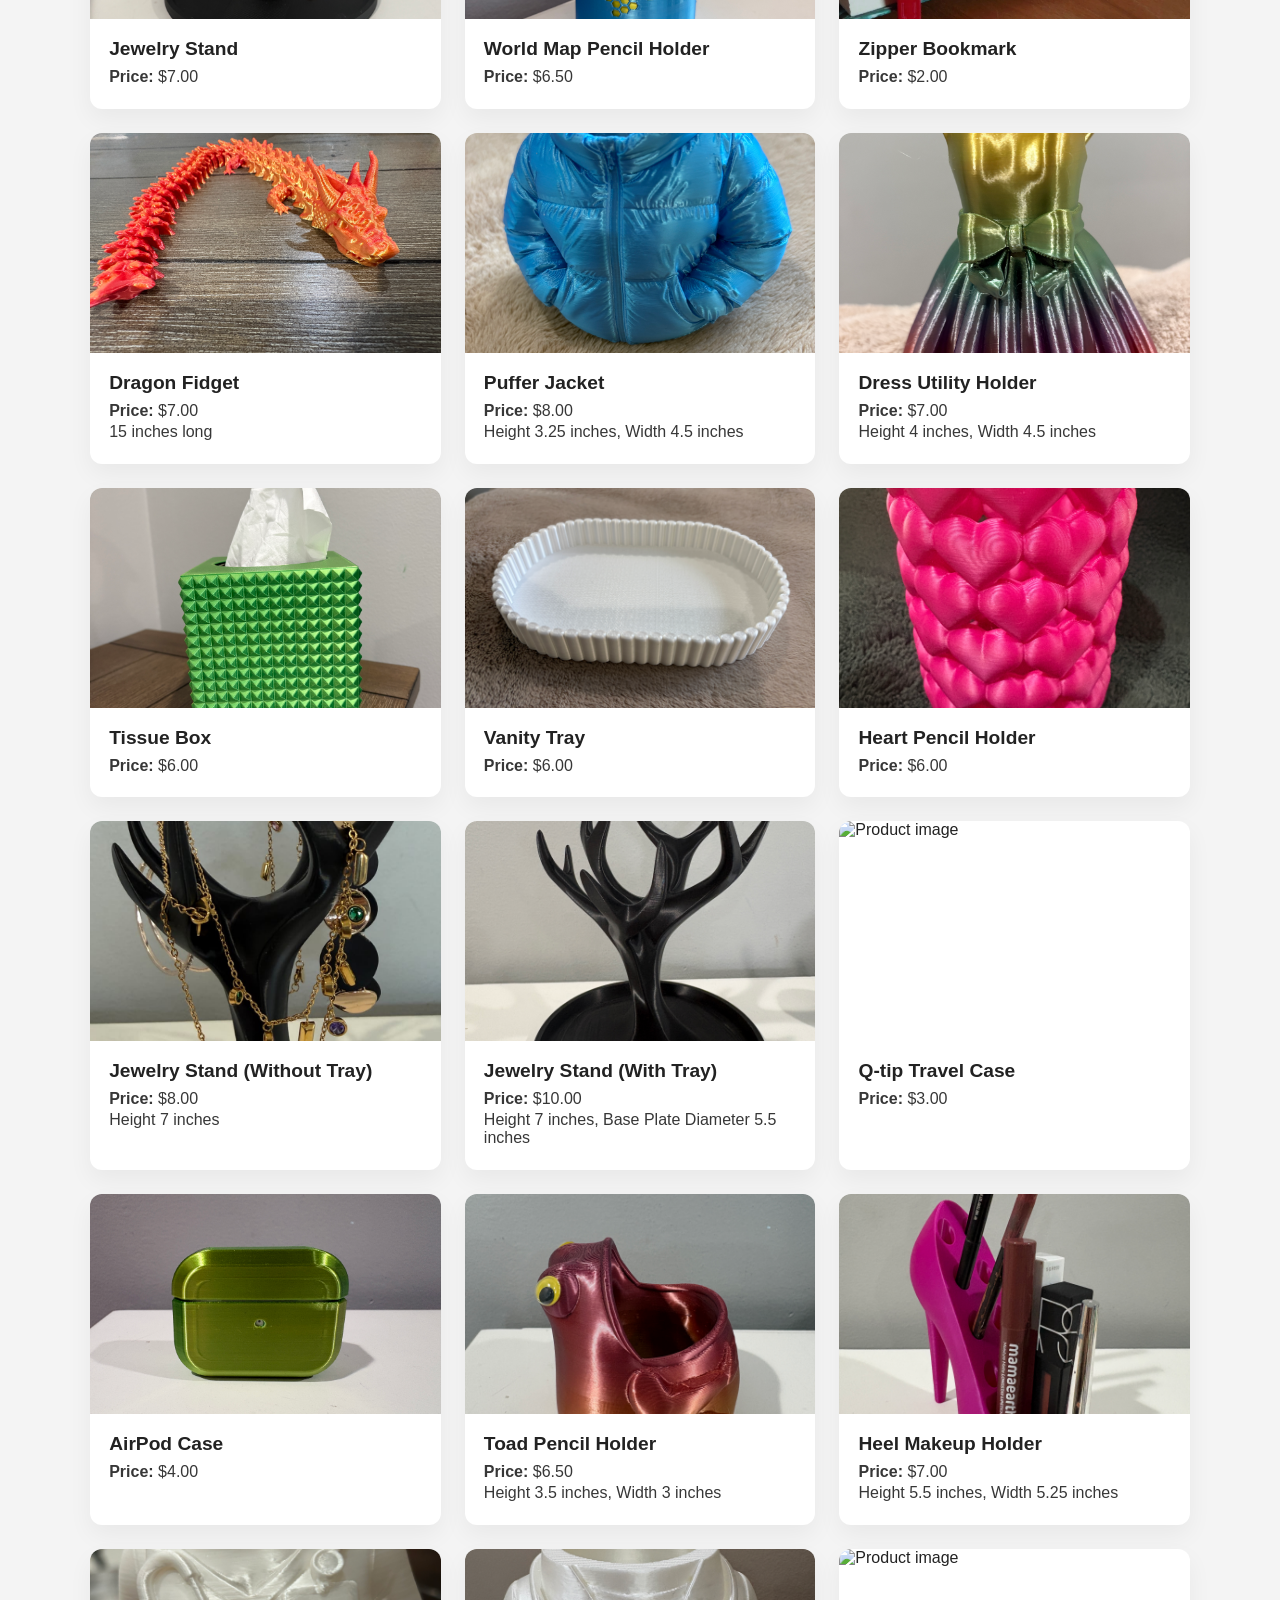
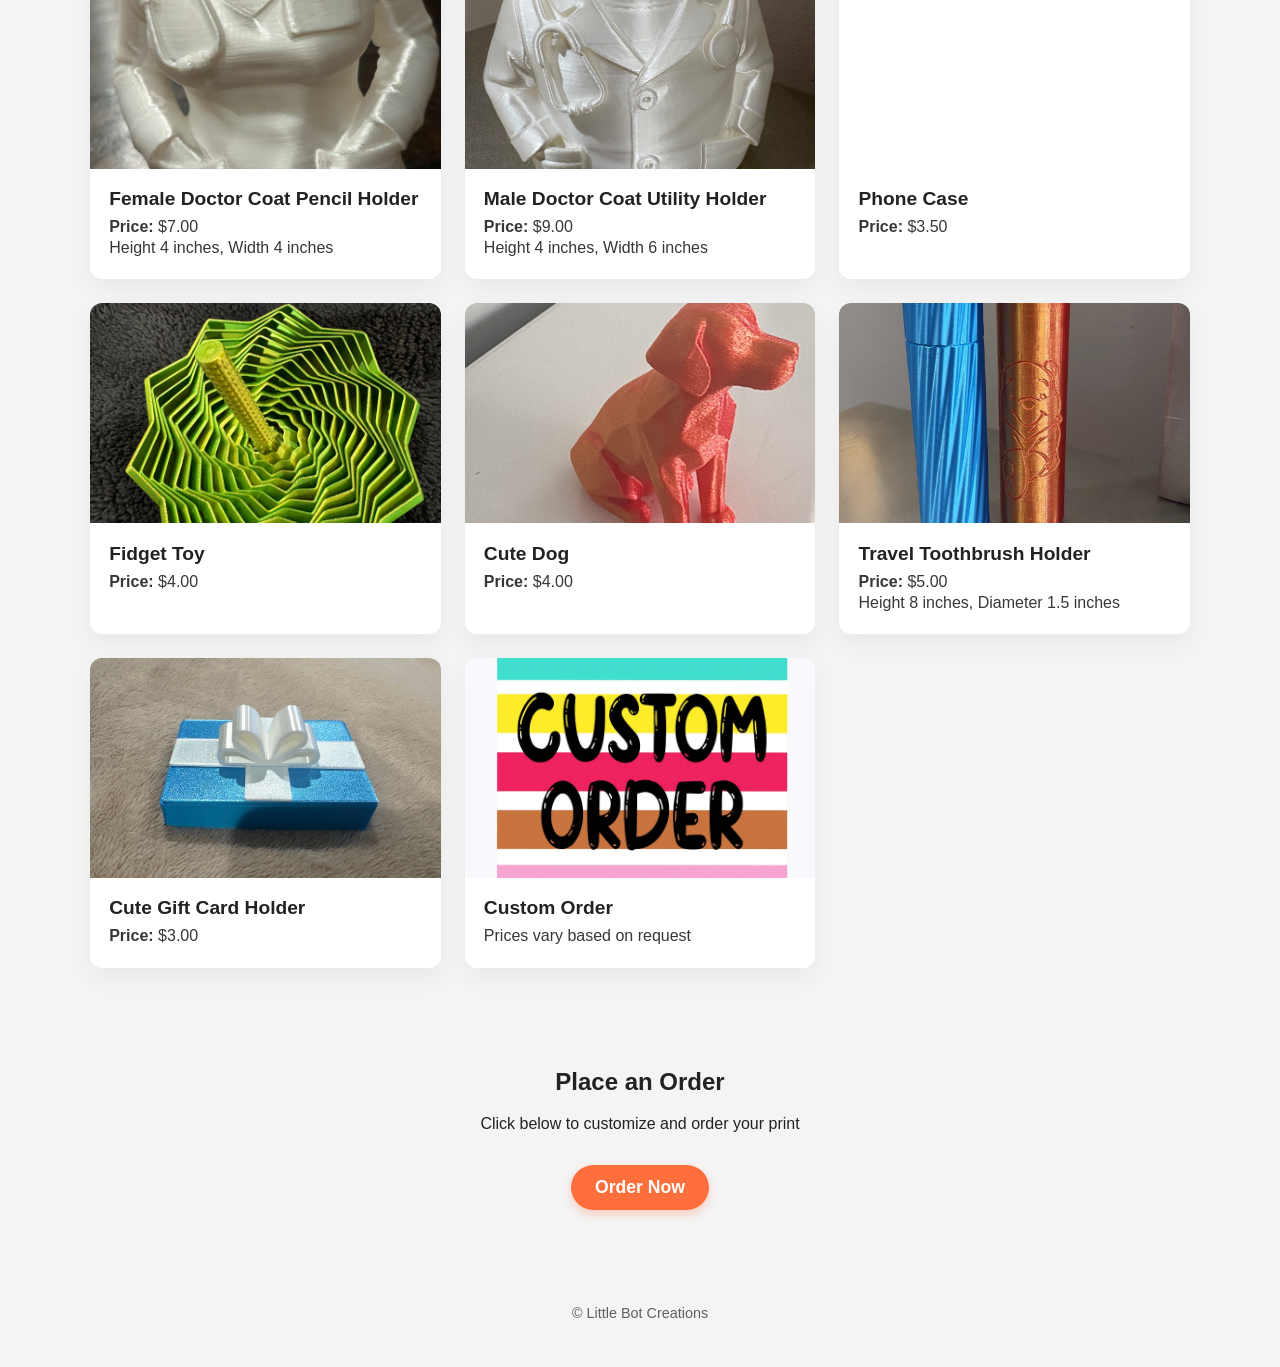
==== commit 6683b577: "Update index.html" ====
--- a/index.html
+++ b/index.html
@@ -42,6 +42,16 @@
         <p><strong>Price:</strong> $5.00</p>
       </div>
     </div>
+    
+       <div class="card">
+      <img src="./images/icecream.JPG" alt="Product image">
+      <div class="card-content">
+        <h3>Icecream Lip Balm Holder</h3>
+        <p><strong>Price:</strong> $6.00</p>
+      </div>
+    </div>
+
+    
 
     
       <div class="card">
